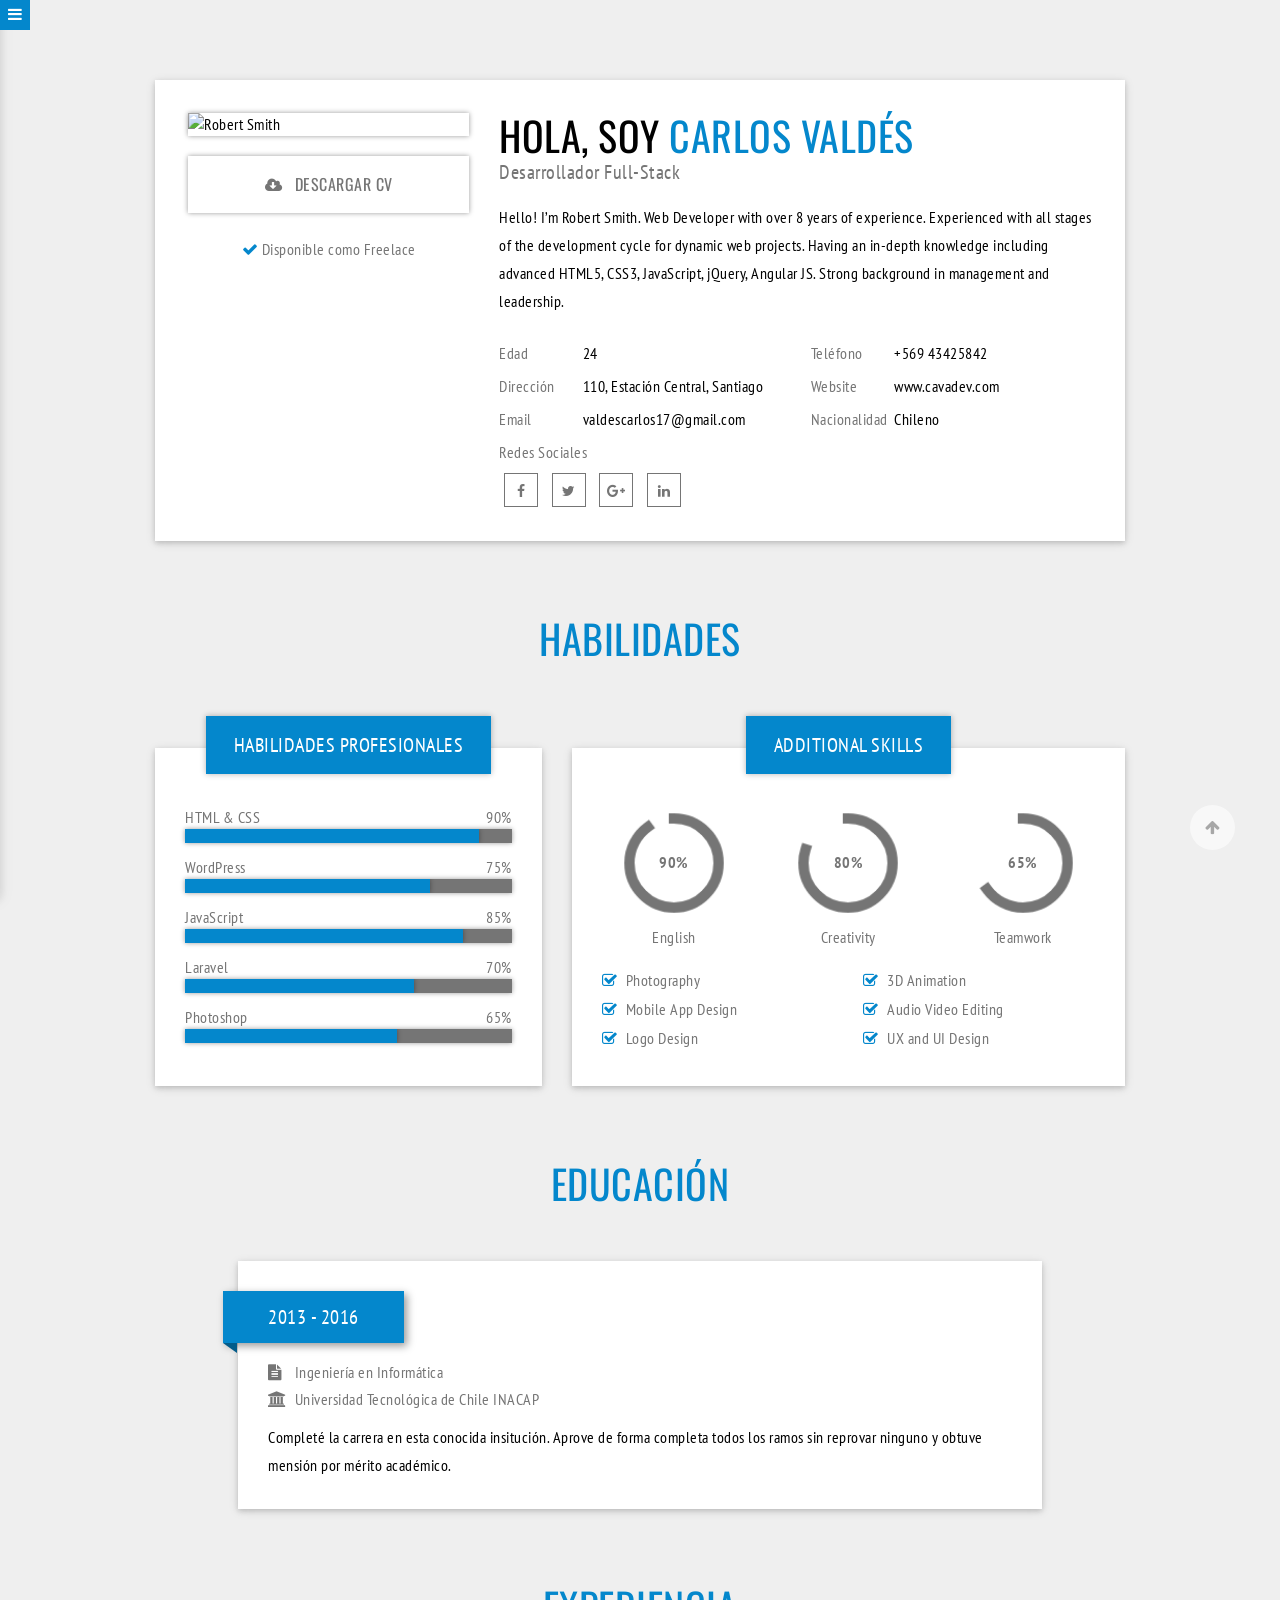
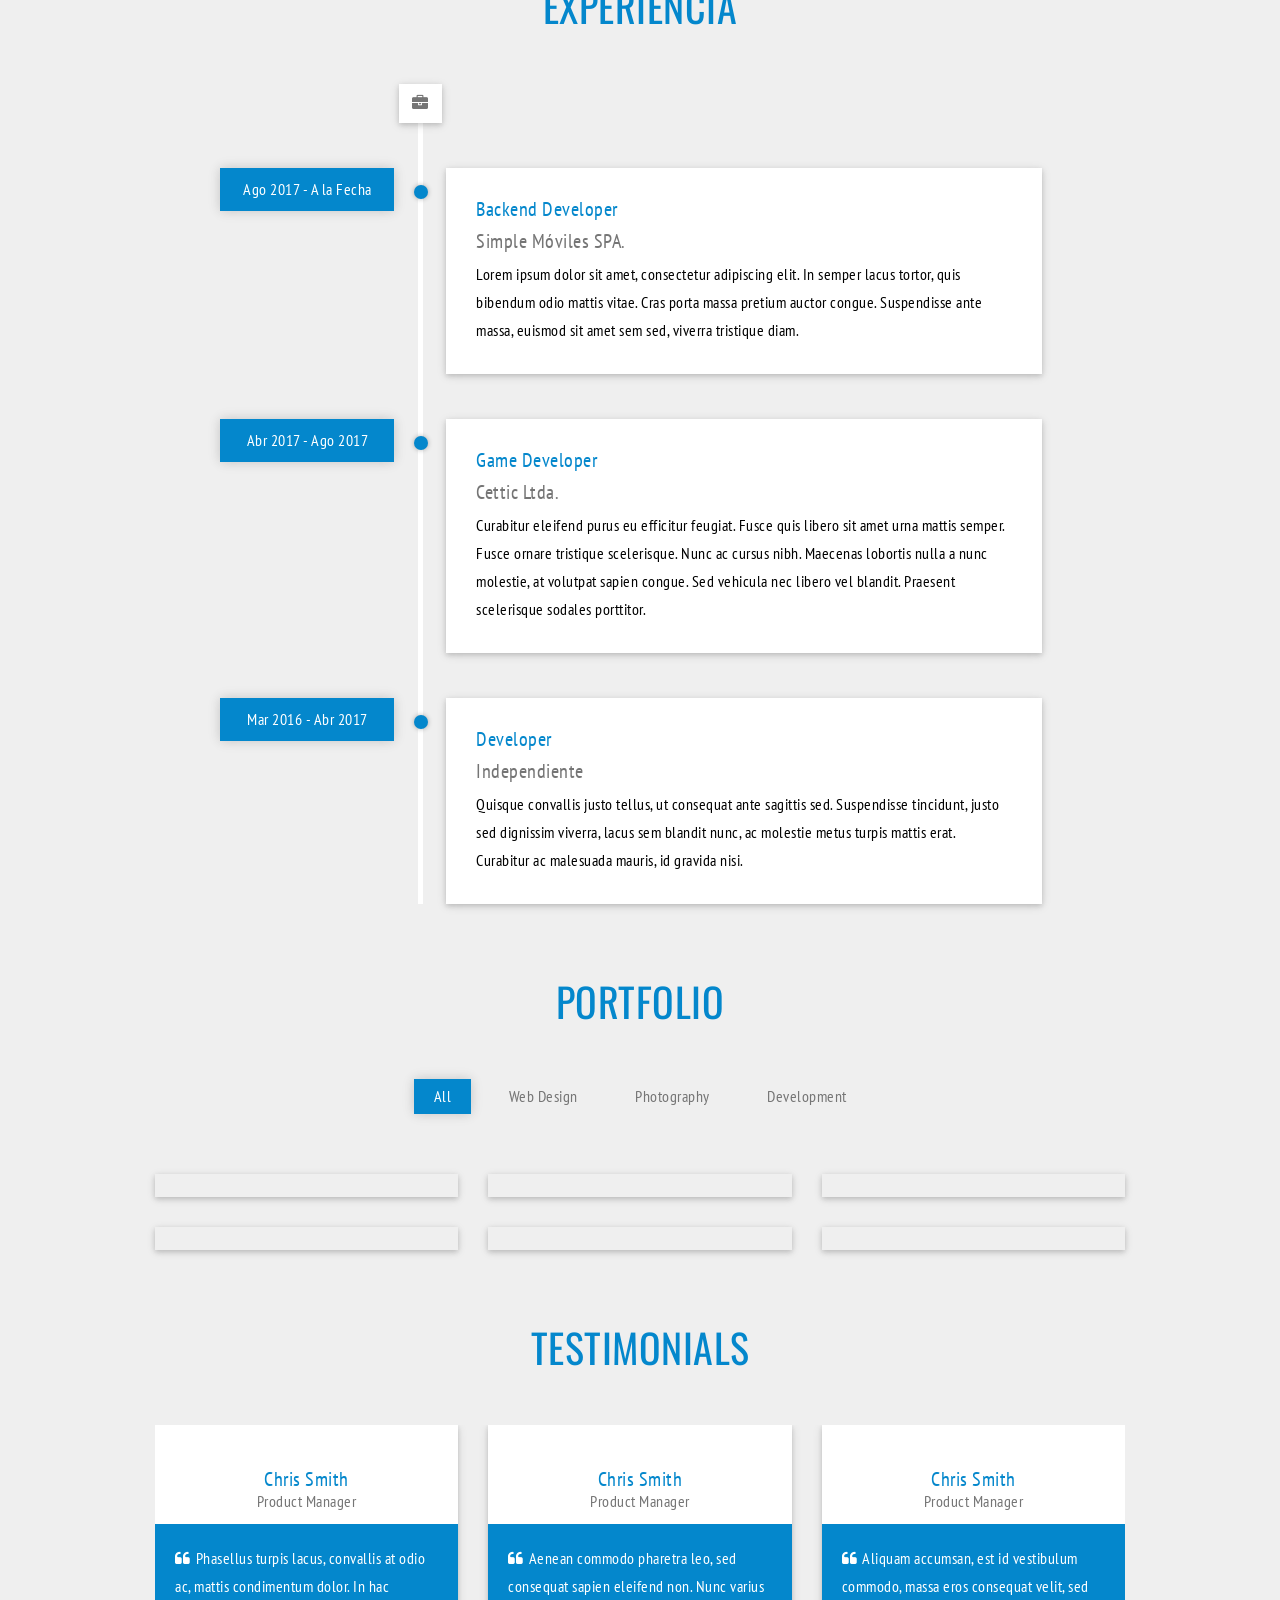
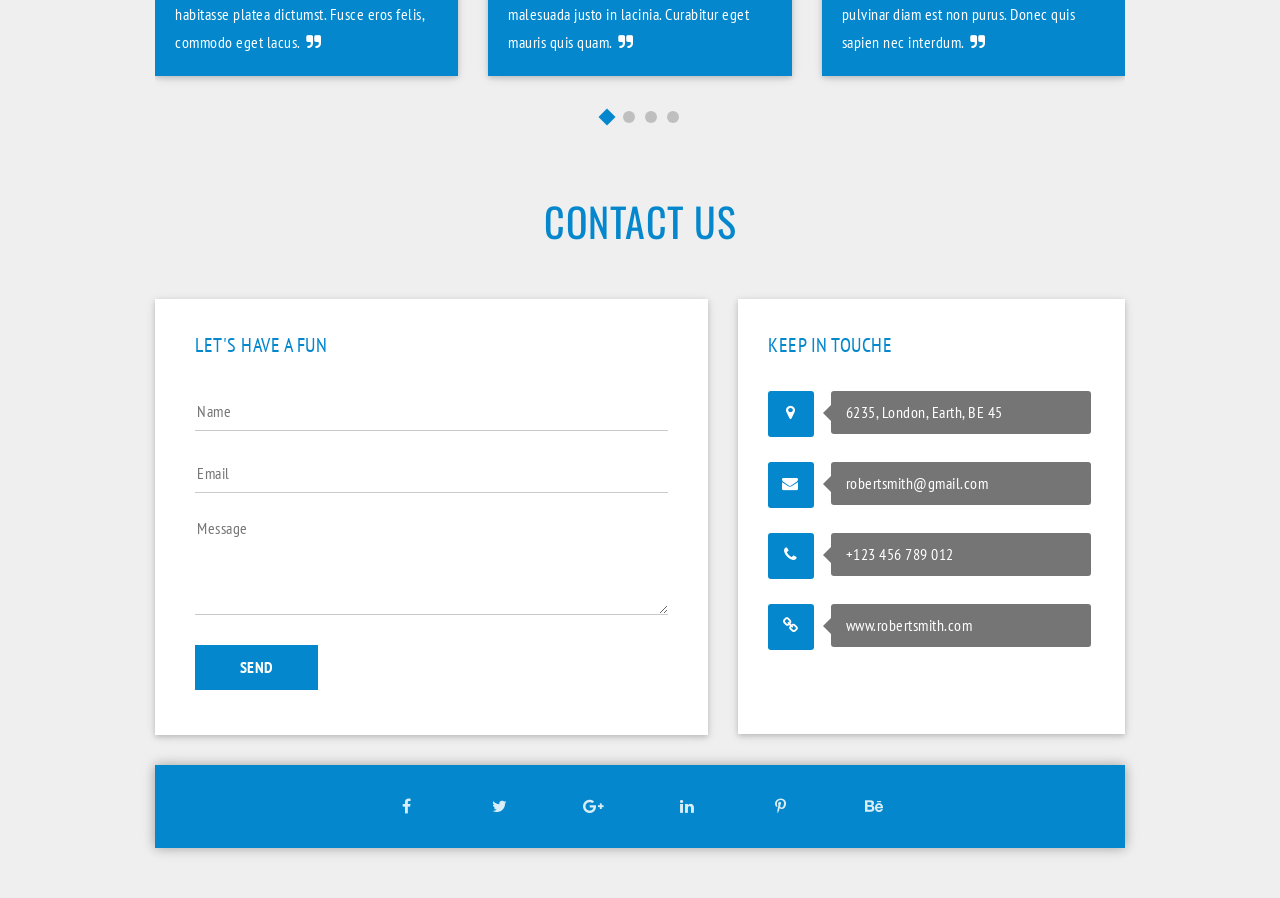
==== index.html @ 7a5a223d "Edicion de informacion personal, educacion y experiencia de la plantilla" ====
<!DOCTYPE html>
<html lang="en">
	<head>
		<!-- Meta -->
		<meta charset="UTF-8" />
        <meta http-equiv="X-UA-Compatible" content="IE=edge">
        <meta name="viewport" content="width=device-width, initial-scale=1">
        <meta name="description" content="RStill - CV/Resume">
        <meta name="keywords" content="cv, resume, portfolio, creative, modern">
        <meta name="author" content="Hamza Gourram">
		<!-- Page Title -->
		<title>Carlos Valdes - CV Digital</title>
		<!-- Styles -->
		<link rel="stylesheet" href="css/bootstrap.css">
		<link rel="stylesheet" href="css/font-awesome.min.css">
		<link rel="stylesheet" href="css/tootik.css">
		<link rel="stylesheet" href="css/magnific-popup.css">
		<link rel="stylesheet" href="css/swiper.css">
		<link rel="stylesheet" href="css/animate.css">
		<link rel="stylesheet" href="css/style.css">
		<!-- Light & Dark Color -->
		<link rel="stylesheet" id="light-dark" href="css/colors/light.css">
		<!-- Theme Color -->
		<link rel="stylesheet" id="colors" href="css/colors/color1-0487cc.css">
		<!-- Responsive style -->
		<link rel="stylesheet" href="css/responsive.css">
		<!-- Favicon -->
		<link rel="shortcut icon" type="image/ico" href="images/favicon.png">
		<!-- Google Fonts -->
		<link rel="stylesheet" href="https://fonts.googleapis.com/css?family=Oswald:300,400,700|PT+Sans+Narrow:400,700">
	</head>
	<body>

		<div class="content">
			<!-- #LOADER# --> <!-- other loader : http://tobiasahlin.com/spinkit/ -->
			<div class="loading-overlay">
				<div class="spinner">
				  <div class="rect1"></div>
				  <div class="rect2"></div>
				  <div class="rect3"></div>
				  <div class="rect4"></div>
				  <div class="rect5"></div>
				</div>
			</div>
			
			<!-- #MENU# -->
			<div class="menu">
				<h2 class="logo">CV</h2>
				<div class="menu-content">
					<ul>
						<li><a class="active" href="#" data-value="about">ACERCA DE</a></li>
						<li><a href="#" data-value="skills">HABILIDADES</a></li>
						<li><a href="#" data-value="education">EDUCACIÓN</a></li>
						<li><a href="#" data-value="experience">EXPERIENCIA</a></li>
						<li><a href="#" data-value="portfolio">PORTFOLIO</a></li>
						<li><a href="#" data-value="testimonials">TESTIMONIOS</a></li>
						<li><a href="#" data-value="contact-us">CONTACTO</a></li>
						<!-- <li><a href="#" data-value="interests">INTERESTS</a></li> -->
						<!-- <li><a href="#" data-value="pricing">PRICING</a></li> -->
						<!-- <li><a href="#" data-value="blog">BLOG</a></li> -->
					</ul>
				</div>
				<div class="open-menu">
					<i class="fa fa-bars"></i>
				</div>
			</div>
			<!-- #SCROLL-TOP# -->
			<div class="scroll-top" data-tootik="TOP" data-tootik-conf="invert no-arrow no-fading">
				<i class="fa fa-arrow-up"></i>
			</div>
			<!-- #CONTAINER# -->
			<div class="container">
				<!-- #ABOUT# -->
				<section id="about" class="section section-about wow fadeInUp">
					<div class="profile">
						<div class="row">
							<div class="col-sm-4">
								<div class="photo-profile">
									<img src="http://placehold.it/281x293" alt="Robert Smith">
								</div>
								<a href="cv/cv.pdf" target="cv">
									<div class="download-resume">
										<i class="fa fa-cloud-download" aria-hidden="true"></i>
										<span class="text-download">DESCARGAR CV</span>
									</div>
								</a>
								<div class="available">
									<i class="fa fa-check" aria-hidden="true"></i>
									<span class="text-available">Disponible como Freelace</span>
								</div>
							</div>
							<div class="col-sm-8">
								<div class="info-profile">
									<h2><span>HOLA, SOY</span> CARLOS VALDÉS</h2>
									<h3>Desarrollador Full-Stack</h3>
									<p>Hello! I’m Robert Smith. Web Developer with over 8 years of experience.
									Experienced with all stages of the development cycle for dynamic web projects.
									Having an in-depth knowledge including advanced HTML5, CSS3, JavaScript, jQuery, Angular JS. Strong background in management and leadership.</p>
									<div class="row">
										<div class="col-sm-6">
											<ul class="ul-info">
												<li class="li-info">
													<span class="title-info">Edad</span>
													<span class="info">24</span>
												</li>
												<li class="li-info">
													<span class="title-info">Dirección</span>
													<span class="info">110, Estación Central, Santiago</span>
												</li>
												<li class="li-info">
													<span class="title-info">Email</span>
													<span class="info">valdescarlos17@gmail.com</span>
												</li>
											</ul>
										</div>
										<div class="col-sm-6">
											<ul class="ul-info">
												<li class="li-info">
													<span class="title-info">Teléfono</span>
													<span class="info">+569 43425842</span>
												</li>
												<li class="li-info">
													<span class="title-info">Website</span>
													<span class="info">www.cavadev.com</span>
												</li>
												<li class="li-info">
													<span class="title-info">Nacionalidad</span>
													<span class="info">Chileno</span>
												</li>
											</ul>
										</div>
										<div class="col-sm-12">
											<span class="title-links">Redes Sociales</span>
											<ul class="ul-social-links">
												<li class="li-social-links">
													<a href="#" data-tootik="Facebook" data-tootik-conf="square"><i class="fa fa-facebook" aria-hidden="true"></i></a>
												</li>
												<li class="li-social-links">
													<a href="#" data-tootik="Twitter" data-tootik-conf="square"><i class="fa fa-twitter" aria-hidden="true"></i></a>
												</li>
												<li class="li-social-links">
													<a href="#" data-tootik="Google Plus" data-tootik-conf="square"><i class="fa fa-google-plus" aria-hidden="true"></i></a>
												</li>
												<li class="li-social-links">
													<a href="#" data-tootik="Linkedin" data-tootik-conf="square"><i class="fa fa-linkedin" aria-hidden="true"></i></a>
												</li>												
											</ul>
										</div>
									</div>
								</div>
							</div>
						</div>
					</div>
				</section>
				<!-- #SKILLS# -->
				<section id="skills" class="section section-skills wow fadeInUp" data-wow-offset="40">
					<div class="header-section">
						<h2 class="h2-section">HABILIDADES</h2>
					</div>
					<div class="row">
						<div class="col-md-5">
							<div class="professional-skills">
								<div class="title-skills">
									<h3>HABILIDADES PROFESIONALES</h3>
								</div>
								<!-- single skill -->
								<div class="skill">
									<div class="title-progress">
										<span class="skill-name">HTML & CSS</span>
										<span class="skill-value">90%</span>
									</div>
									<div class="progress">
									 	<div class="progress-bar progress1" role="progressbar" aria-valuenow="60" aria-valuemin="0" aria-valuemax="100" style="width: 90%;">
									    </div>
									</div>
								</div>
								<!-- / single skill -->
								<!-- single skill -->
								<div class="skill">
									<div class="title-progress">
										<span class="skill-name">WordPress</span>
										<span class="skill-value">75%</span>
									</div>
									<div class="progress">
									 	<div class="progress-bar progress2" role="progressbar" aria-valuenow="60" aria-valuemin="0" aria-valuemax="100" style="width: 75%;">
									    </div>
									</div>
								</div>
								<!-- / single skill -->
								<!-- single skill -->
								<div class="skill">
									<div class="title-progress">
										<span class="skill-name">JavaScript</span>
										<span class="skill-value">85%</span>
									</div>
									<div class="progress">
									 	<div class="progress-bar progress3" role="progressbar" aria-valuenow="60" aria-valuemin="0" aria-valuemax="100" style="width: 85%;">
									    </div>
									</div>
								</div>
								<!-- / single skill -->
								<!-- single skill -->
								<div class="skill">
									<div class="title-progress">
										<span class="skill-name">Laravel</span>
										<span class="skill-value">70%</span>
									</div>
									<div class="progress">
									 	<div class="progress-bar progress4" role="progressbar" aria-valuenow="60" aria-valuemin="0" aria-valuemax="100" style="width: 70%;">
									    </div>
									</div>
								</div>
								<!-- / single skill -->
								<!-- single skill -->
								<div class="skill">
									<div class="title-progress">
										<span class="skill-name">Photoshop</span>
										<span class="skill-value">65%</span>
									</div>
									<div class="progress">
									 	<div class="progress-bar progress5" role="progressbar" aria-valuenow="60" aria-valuemin="0" aria-valuemax="100" style="width: 65%;">
									    </div>
									</div>
								</div>
								<!-- / single skill -->
							</div>
						</div>
						<div class="col-md-7">
							<div class="additional-skills">
								<div class="title-skills">
									<h3>ADDITIONAL SKILLS</h3>
								</div>
								<div class="circle-progress">
									<div class="row">
										<!-- single circle skill -->
										<div class="col-sm-4">
											<div class="circle">
												<div class="chart-percentage">
													<span>90%</span>
												</div>
												<div class="chart" data-percent="90">
													<!-- canvas -->
												</div>
												<div class="name-circle">
													<span>English</span>
												</div>
											</div>
										</div>
										<!-- / single circle skill -->
										<!-- single circle skill -->
										<div class="col-sm-4">
											<div class="circle">
												<div class="chart-percentage">
													<span>80%</span>
												</div>
												<div class="chart" data-percent="80">
													<!-- canvas -->
												</div>
												<div class="name-circle">
													<span>Creativity</span>
												</div>
											</div>
										</div>
										<!-- / single circle skill -->
										<!-- single circle skill -->
										<div class="col-sm-4">
											<div class="circle">
												<div class="chart-percentage">
													<span>65%</span>
												</div>
												<div class="chart" data-percent="65">
													<!-- canvas -->
												</div>
												<div class="name-circle">
													<span>Teamwork</span>
												</div>
											</div>
										</div>
										<!-- / single circle skill -->
									</div>
								</div>
								<div class="other-skills">
									<div class="row">
										<div class="col-sm-6">
											<div class="other">
												<!-- single other skill -->
												<div class="skill">
													<i class="fa fa-check-square-o" aria-hidden="true"></i>
													<span>Photography</span>
												</div>
												<!-- / single other skill -->
												<!-- single other skill -->
												<div class="skill">
													<i class="fa fa-check-square-o" aria-hidden="true"></i>
													<span>Mobile App Design</span>
												</div>
												<!-- / single other skill -->
												<!-- single other skill -->
												<div class="skill">
													<i class="fa fa-check-square-o" aria-hidden="true"></i>
													<span>Logo Design</span>
												</div>
												<!-- / single other skill -->
											</div>
										</div>
										<div class="col-sm-6">
											<div class="other">
												<!-- single other skill -->
												<div class="skill">
													<i class="fa fa-check-square-o" aria-hidden="true"></i>
													<span>3D Animation</span>
												</div>
												<!-- / single other skill -->
												<!-- single other skill -->
												<div class="skill">
													<i class="fa fa-check-square-o" aria-hidden="true"></i>
													<span>Audio Video Editing</span>
												</div>
												<!-- / single other skill -->
												<!-- single other skill -->
												<div class="skill">
													<i class="fa fa-check-square-o" aria-hidden="true"></i>
													<span>UX and UI Design</span>
												</div>
												<!-- / single other skill -->
											</div>
										</div>
									</div>
								</div>
							</div>
						</div>
					</div>
				</section>
				<!-- #EDUCATION# -->
				<section id="education" class="section section-education wow fadeInUp" data-wow-offset="40">
					<div class="header-section">
						<h2 class="h2-section">EDUCACIÓN</h2>
					</div>
					<div class="row">
						<!-- single education -->
						<div class="col-sm-10 col-md-offset-1">
							<div class="education-content">
				            	<div class="period">
				            		<h3>2013 - 2016</h3>
				            	</div>
				            	<ul class="ul-education">
				            		<li class="li-specialty">
				            			<div class="specialty">
						            		<span class="education-icon"><i class="fa fa-file-text"></i></span>
						            		<span class="specialty-name">Ingeniería en Informática</span>
						            	</div>
				            		</li>
				            		<li class="li-university">
				            			<div class="university">
						            		<span class="education-icon"><i class="fa fa-university"></i></span>
						            		<span class="university-name">Universidad Tecnológica de Chile INACAP</span>
						            	</div>
				            		</li>
				            	</ul>
				            	<p class="prg-education">Completé la carrera en esta conocida insitución. Aprove de forma completa todos los ramos sin reprovar ninguno y obtuve mensión por mérito académico.</p>
				            </div>
						</div>
						<!-- / single education -->
						<!-- single education -->
						<!-- <div class="col-sm-6">
							<div class="education-content">
				            	<div class="period">
				            		<h3>2012 - 2014</h3>
				            	</div>
				            	<ul class="ul-education">
				            		<li class="li-specialty">
				            			<div class="specialty">
						            		<span class="education-icon"><i class="fa fa-file-text"></i></span>
						            		<span class="specialty-name">Software Engineering</span>
						            	</div>
				            		</li>
				            		<li class="li-university">
				            			<div class="university">
						            		<span class="education-icon"><i class="fa fa-university"></i></span>
						            		<span class="university-name">Oxford University</span>
						            	</div>
				            		</li>
				            	</ul>
				            	<p class="prg-education">I completed this degree from this prestigious insitution. I successful completed all the credits without any fallout and got A grade overall.</p>
				            </div>
						</div> -->
						<!-- / single education -->						
					</div>
				</section>
				<!-- #EXPERIENCE# -->
				<section id="experience" class="section section-experience wow fadeInUp" data-wow-offset="40">
					<div class="header-section">
						<h2 class="h2-section">EXPERIENCIA</h2>
					</div>
					<div class="row">
						<div class="col-md-10 col-md-offset-1">
							<span class="icon-experience">
								<i class="fa fa-briefcase"></i>
							</span>
							<div class="all-experience">
								<!-- single experience -->
								<div class="experience-content">
									<span class="period-experience">Ago 2017 - A la Fecha</span>
									<h3 class="specialty-name">Backend Developer</h3>
									<h3 class="company-name">Simple Móviles SPA.</h3>
									<p class="prg-experience">Lorem ipsum dolor sit amet, consectetur adipiscing elit. In semper lacus tortor, quis bibendum odio mattis vitae. Cras porta massa pretium auctor congue. Suspendisse ante massa, euismod sit amet sem sed, viverra tristique diam.</p>
								</div>
								<!-- / single experience -->
								<!-- single experience -->
								<div class="experience-content">
									<span class="period-experience">Abr 2017 - Ago 2017</span>
									<h3 class="specialty-name">Game Developer</h3>
									<h3 class="company-name">Cettic Ltda.</h3>
									<p class="prg-experience">Curabitur eleifend purus eu efficitur feugiat. Fusce quis libero sit amet urna mattis semper. Fusce ornare tristique scelerisque. Nunc ac cursus nibh. Maecenas lobortis nulla a nunc molestie, at volutpat sapien congue. Sed vehicula nec libero vel blandit. Praesent scelerisque sodales porttitor.</p>
								</div>
								<!-- / single experience -->
								<!-- single experience -->
								<div class="experience-content">
									<span class="period-experience">Mar 2016 - Abr 2017</span>
									<h3 class="specialty-name">Developer</h3>
									<h3 class="company-name">Independiente</h3>
									<p class="prg-experience">Quisque convallis justo tellus, ut consequat ante sagittis sed. Suspendisse tincidunt, justo sed dignissim viverra, lacus sem blandit nunc, ac molestie metus turpis mattis erat. Curabitur ac malesuada mauris, id gravida nisi.</p>
								</div>
								<!-- / single experience -->								
							</div>
						</div>
					</div>
				</section>
				<!-- #PORTFOLIO# -->
				<section id="portfolio" class="section section-portfolio wow fadeInUp" data-wow-offset="40">
					<div class="header-section">
						<h2 class="h2-section">PORTFOLIO</h2>
					</div>
					<div class="filter-portfolio">
						<ul>
							<li class="active filter" data-filter="all">All</li>
							<li class="filter" data-filter=".term1">Web Design</li>
							<li class="filter" data-filter=".term2">Photography</li>
							<li class="filter" data-filter=".term3">Development</li>
						</ul>
					</div>
					<div class="row">
						<!-- single work -->
						<div class="col-sm-4">
							<div class="item-portfolio term3">
								<div class="item-overlay">
									<div class="item-content">
										<span class="icon-search">
											<a class="work-popup" href="http://placehold.it/600x600" data-group="1"><i class="fa fa-search" aria-hidden="true"></i></a>
										</span>
										<span class="icon-plus">
											<a href="#"><i class="fa fa-plus" aria-hidden="true"></i></a>
										</span>
										<h3>AWESOME TITLE PORTFOLIO</h3>
									</div>
								</div>
								<img src="http://placehold.it/303x303" alt="">
							</div>
						</div>
						<!-- / single work -->
						<!-- single work -->
						<div class="col-sm-4">
							<div class="item-portfolio term1">
								<div class="item-overlay">
									<div class="item-content">
										<span class="icon-search">
											<a class="work-popup" href="http://placehold.it/600x600" data-group="1"><i class="fa fa-search" aria-hidden="true"></i></a>
										</span>
										<span class="icon-plus">
											<a href="#"><i class="fa fa-plus" aria-hidden="true"></i></a>
										</span>
										<h3>AWESOME TITLE PORTFOLIO</h3>
									</div>
								</div>
								<img src="http://placehold.it/303x303" alt="">
							</div>
						</div>
						<!-- / single work -->
						<!-- single work -->
						<div class="col-sm-4">
							<div class="item-portfolio term2">
								<div class="item-overlay">
									<div class="item-content">
										<span class="icon-search">
											<a class="work-popup" href="http://placehold.it/600x600" data-group="1"><i class="fa fa-search" aria-hidden="true"></i></a>
										</span>
										<span class="icon-plus">
											<a href="#"><i class="fa fa-plus" aria-hidden="true"></i></a>
										</span>
										<h3>AWESOME TITLE PORTFOLIO</h3>
									</div>
								</div>
								<img src="http://placehold.it/303x303" alt="">
							</div>
						</div>
						<!-- / single work -->
						<div class="clearfix"></div>
						<!-- single work -->
						<div class="col-sm-4">
							<div class="item-portfolio term2">
								<div class="item-overlay">
									<div class="item-content">
										<span class="icon-search">
											<a class="work-popup" href="http://placehold.it/600x600" data-group="1"><i class="fa fa-search" aria-hidden="true"></i></a>
										</span>
										<span class="icon-plus">
											<a href="#"><i class="fa fa-plus" aria-hidden="true"></i></a>
										</span>
										<h3>AWESOME TITLE PORTFOLIO</h3>
									</div>
								</div>
								<img src="http://placehold.it/303x303" alt="">
							</div>
						</div>
						<!-- / single work -->
						<!-- single work -->
						<div class="col-sm-4">
							<div class="item-portfolio term1">
								<div class="item-overlay">
									<div class="item-content">
										<span class="icon-search">
											<a class="work-popup" href="http://placehold.it/600x600" data-group="1"><i class="fa fa-search" aria-hidden="true"></i></a>
										</span>
										<span class="icon-plus">
											<a href="#"><i class="fa fa-plus" aria-hidden="true"></i></a>
										</span>
										<h3>AWESOME TITLE PORTFOLIO</h3>
									</div>
								</div>
								<img src="http://placehold.it/303x303" alt="">
							</div>
						</div>
						<!-- / single work -->
						<!-- single work -->
						<div class="col-sm-4">
							<div class="item-portfolio term3">
								<div class="item-overlay">
									<div class="item-content">
										<span class="icon-search">
											<a class="work-popup" href="http://placehold.it/600x600" data-group="1"><i class="fa fa-search" aria-hidden="true"></i></a>
										</span>
										<span class="icon-plus">
											<a href="#"><i class="fa fa-plus" aria-hidden="true"></i></a>
										</span>
										<h3>AWESOME TITLE PORTFOLIO</h3>
									</div>
								</div>
								<img src="http://placehold.it/303x303" alt="">
							</div>
						</div>
						<!-- / single work -->
						<div class="clearfix"></div>
					</div>
				</section>
				<!-- #PRICING# -->
				<!-- <section id="pricing" class="section section-pricing wow fadeInUp" data-wow-offset="40">
					<div class="header-section">
						<h2 class="h2-section">PRICING</h2>
					</div>
					<div class="row">
						<div class="col-sm-4">
							<div class="pricing-content">
								<div class="pricing-title">
									<h3>STARTER</h3>
								</div>
								<div class="pricing-price">
									<span class="dolar">$</span>
									<span class="number">49</span>
									<span class="mo">/mo</span>
								</div>
								<div class="pricing-detail">
									<div class="line-detail">
										<span>1TB Disk Space</span>
									</div>
									<div class="line-detail">
										<span>10 Limites Project</span>
									</div>
									<div class="line-detail">
										<span>Responsive Page</span>
									</div>
									<div class="line-detail">
										<span>Free Hosting</span>
									</div>
									<div class="line-detail">
										<span>24/7 Support</span>
										<span class="new">NEW</span>
									</div>
								</div>
								<div class="pricing-buy">
									<a href="#"><h3>BUY NOW</h3></a>
								</div>
							</div>
						</div>
						<div class="col-sm-4">
							<div class="pricing-content">
								<div class="most-populaire">
									<span>MOST POPULAIRE !</span>
								</div>
								<div class="pricing-title">
									<h3 class="h3-most-populaire">STANDARD</h3>
								</div>
								<div class="pricing-price">
									<span class="dolar">$</span>
									<span class="number">99</span>
									<span class="mo">/mo</span>
								</div>
								<div class="pricing-detail">
									<div class="line-detail">
										<span>Unlimited Disk Space</span>
									</div>
									<div class="line-detail">
										<span>30 Limites Project</span>
									</div>
									<div class="line-detail">
										<span>Responsive Page</span>
									</div>
									<div class="line-detail">
										<span>Free Hosting</span>
									</div>
									<div class="line-detail">
										<span>24/7 Support</span>
									</div>
								</div>
								<div class="pricing-buy">
									<a href="#"><h3>BUY NOW</h3></a>
								</div>
							</div>
						</div>
						<div class="col-sm-4">
							<div class="pricing-content">
								<div class="pricing-title">
									<h3>PREMIUM</h3>
								</div>
								<div class="pricing-price">
									<span class="dolar">$</span>
									<span class="number">399</span>
									<span class="mo">/mo</span>
								</div>
								<div class="pricing-detail">
									<div class="line-detail">
										<span>Unlimited Disk Space</span>
									</div>
									<div class="line-detail">
										<span>Unlimited Project</span>
									</div>
									<div class="line-detail">
										<span>Responsive Page</span>
									</div>
									<div class="line-detail">
										<span>Free Hosting</span>
									</div>
									<div class="line-detail">
										<span>24/7 Support</span>
									</div>
								</div>
								<div class="pricing-buy">
									<a href="#"><h3>BUY NOW</h3></a>
								</div>
							</div>
						</div>
					</div>
				</section> -->
				<!-- #TESTIMONIALS# -->
				<section id="testimonials" class="section section-testimonials wow fadeInUp" data-wow-offset="40">
					<div class="header-section">
						<h2 class="h2-section">TESTIMONIALS</h2>
					</div>
				    <div class="swiper-container">
				        <div class="swiper-wrapper">
				        	<!-- single testimonial -->
				            <div class="swiper-slide">
				            	<div class="personal-info">
				            		<img src="http://placehold.it/103x105" alt="">
				            		<h3>Chris Smith</h3>
				            		<span>Product Manager</span>
				            	</div>
				            	<div class="personal-text">
				            	<p><i class="fa fa-quote-left"></i>Phasellus turpis lacus, convallis at odio ac, mattis condimentum dolor. In hac habitasse platea dictumst. Fusce eros felis, commodo eget lacus.<i class="fa fa-quote-right"></i></p>
				            	</div>
				            </div>
				            <!-- / single testimonial -->
				            <!-- single testimonial -->
				            <div class="swiper-slide">
				            	<div class="personal-info">
				            		<img src="http://placehold.it/103x105" alt="">
				            		<h3>Chris Smith</h3>
				            		<span>Product Manager</span>
				            	</div>
				            	<div class="personal-text">
				            	<p><i class="fa fa-quote-left"></i>Aenean commodo pharetra leo, sed consequat sapien eleifend non. Nunc varius malesuada justo in lacinia. Curabitur eget mauris quis quam.<i class="fa fa-quote-right"></i></p>
				            	</div>
				            </div>
				            <!-- / single testimonial -->
				            <!-- single testimonial -->
				            <div class="swiper-slide">
				            	<div class="personal-info">
				            		<img src="http://placehold.it/103x105" alt="">
				            		<h3>Chris Smith</h3>
				            		<span>Product Manager</span>
				            	</div>
				            	<div class="personal-text">
				            		<p><i class="fa fa-quote-left"></i>Aliquam accumsan, est id vestibulum commodo, massa eros consequat velit, sed pulvinar diam est non purus. Donec quis sapien nec interdum.<i class="fa fa-quote-right"></i></p>
				            	</div>
				            </div>
				            <!-- / single testimonial -->
				            <!-- single testimonial -->
				            <div class="swiper-slide">
				            	<div class="personal-info">
				            		<img src="http://placehold.it/103x105" alt="">
				            		<h3>Chris Smith</h3>
				            		<span>Product Manager</span>
				            	</div>
				            	<div class="personal-text">
				            	<p><i class="fa fa-quote-left"></i>Morbi gravida lorem a odio tristique auctor. Praesent gravida ultricies nisi ut tempus. Quisque accumsan leo facilisis velit iaculis egestas.<i class="fa fa-quote-right"></i></p>
				            	</div>
				            </div>
				            <!-- / single testimonial -->
				            <!-- single testimonial -->
				            <div class="swiper-slide">
				            	<div class="personal-info">
				            		<img src="http://placehold.it/103x105" alt="">
				            		<h3>Chris Smith</h3>
				            		<span>Product Manager</span>
				            	</div>
				            	<div class="personal-text">
				            	<p><i class="fa fa-quote-left"></i>Sed et maximus magna, et finibus tellus. Pellentesque eleifend tempus sodales. Nunc risus nisi, hendrerit nec dictum et, accumsan eget libero.<i class="fa fa-quote-right"></i></p>
				            	</div>
				            </div>
				            <!-- / single testimonial -->
				            <!-- single testimonial -->
				            <div class="swiper-slide">
				            	<div class="personal-info">
				            		<img src="http://placehold.it/103x105" alt="">
				            		<h3>Chris Smith</h3>
				            		<span>Product Manager</span>
				            	</div>
				            	<div class="personal-text">
				            	<p><i class="fa fa-quote-left"></i>Pellentesque in elit sed magna imperdiet finibus sed sed erat. Curabitur laoreet feugiat ligula, quis feugiat nibh rhoncus et. Nam id leo.<i class="fa fa-quote-right"></i></p>
				            	</div>
				            </div>
				            <!-- / single testimonial -->
				        </div>
				        <!-- Add Pagination -->
				        <div class="swiper-pagination">
				        	<!-- span -->
				        </div>
				    </div>
				</section>
				<!-- #INTERESTS# -->
				<!-- <section id="interests" class="section section-interests wow fadeInUp" data-wow-offset="40">
					<div class="header-section">
						<h2 class="h2-section">INTERESTS</h2>
					</div>
					<div class="text-interests">
						<p>Lorem ipsum dolor sit amet, consectetur adipiscing elit, sed do eiusmod tempor incididunt ut labore et dolore magna aliqua. Ut enim ad minim veniam, quis nostrud exercitation ullamco laboris nisi ut aliquip ex ea commodo consequat. Duis aute irure dolor in reprehenderit in voluptate velit esse cillum dolore eu fugiat nulla pariatur.</p>
					</div>
					<div class="swiper-container">
				        <div class="swiper-wrapper">
				            <div class="swiper-slide">
				            	<div>
				            		<img src="images/interests/travel_icon.png" alt="Travel">
				            	</div>
				            	<h4>Travel</h4>
				            </div>
				            <div class="swiper-slide">
				            	<div>
				            		<img src="images/interests/music_icon.png" alt="Music">
				            	</div>
				            	<h4>Music</h4>
				            </div>
				            <div class="swiper-slide">
				            	<div>
				            		<img src="images/interests/gaming_icon.png" alt="Gaming">
				            	</div>
				            	<h4>Gaming</h4>
				            </div>
				            <div class="swiper-slide">
				            	<div>
				            		<img src="images/interests/swiming_icon.png" alt="Swiming">
				            	</div>
				            	<h4>Swiming</h4>
				            </div>
				            <div class="swiper-slide">
				            	<div>
				            		<img src="images/interests/movies_icon.png" alt="Movies">
				            	</div>
				            	<h4>Movies</h4>
				            </div>
				            <div class="swiper-slide">
				            	<div>
				            		<img src="images/interests/shopping_icon.png" alt="Shopping">
				            	</div>
				            	<h4>Shopping</h4>
				            </div>
				            <div class="swiper-slide">
				            	<div>
				            		<img src="images/interests/bicycling_icon.png" alt="Bicycling">
				            	</div>
				            	<h4>Bicycling</h4>
				            </div>
				            <div class="swiper-slide">
				            	<div>
				            		<img src="images/interests/cooking_icon.png" alt="Cooking">
				            	</div>
				            	<h4>Cooking</h4>
				            </div>
				        </div>
				    </div>
				</section> -->
				<!-- #BLOG# -->
				<!-- <section id="blog" class="section section-blog wow fadeInUp" data-wow-offset="40">
					<div class="header-section">
						<h2 class="h2-section">BLOG</h2>
					</div>
					<div class="row">
						<div class="col-sm-6">
							<div class="blog-content">
								<img src="http://placehold.it/470x300" alt="">
								<div class="blog-detail">
									<h4><a href="#">PHOTO</a> / <a href="#">DESIGN</a> / <a href="#">DEV</a></h4>
									<h3><a href="single-blog.html">HERE GOES AN AWESOME BLOG TITLE</a></h3>
									<ul class="ul-detail">
										<li><i class="fa fa-user-o"></i>Robert Smith</li>
										<li><i class="fa fa-calendar-check-o"></i>Nov 12</li>
										<li><i class="fa fa-comments-o"></i>46</li>
									</ul>
									<p>Lorem ipsum dolor sit amet, consectetur adipiscing elit, sed do eiusmod tempor incididunt ut labore et dolore magna aliqua. Ut enim ad minim veniam, quis nostrud...</p>
									<a href="single-blog.html"><span class="read-more">READ MORE</span></a>
								</div>
							</div>
						</div>
						<div class="col-sm-6">
							<div class="blog-content">
								<img src="http://placehold.it/470x300" alt="">
								<div class="blog-detail">
									<h4><a href="#">PHOTO</a> / <a href="#">DESIGN</a> / <a href="#">DEV</a></h4>
									<h3><a href="single-blog.html">HERE GOES AN AWESOME BLOG TITLE</a></h3>
									<ul class="ul-detail">
										<li><i class="fa fa-user-o"></i>Robert Smith</li>
										<li><i class="fa fa-calendar-check-o"></i>Nov 12</li>
										<li><i class="fa fa-comments-o"></i>46</li>
									</ul>
									<p>Lorem ipsum dolor sit amet, consectetur adipiscing elit, sed do eiusmod tempor incididunt ut labore et dolore magna aliqua. Ut enim ad minim veniam, quis nostrud...</p>
									<a href="single-blog.html"><span class="read-more">READ MORE</span></a>
								</div>
							</div>
						</div>
					</div>
					<div class="load-more">
						<a href="more-blog.html"><span>LOAD MORE</span></a>
					</div>
				</section> -->
				<!-- #CONTACT_US# -->
				<section id="contact-us" class="section section-contact-us wow fadeInUp" data-wow-offset="40">
					<div class="header-section">
						<h2 class="h2-section">CONTACT US</h2>
					</div>
					<div class="row">
						<div class="col-sm-7">
							<div class="form-content">
								<h3>LET'S HAVE A FUN</h3>
								<form id="contactForm" data-toggle="validator">
									<input type="text" id="name" placeholder="Name" required>
									<input type="email" id="email" placeholder="Email" required>
									<textarea id="message" placeholder="Message" required></textarea>
									<input type="submit" id="form-submit" value="SEND">
									<div id="msgSubmit" class="h3 text-center hidden"></div>
            						<div class="clearfix"></div>
								</form>
							</div>
						</div>
						<div class="col-sm-5">
							<div class="info-content">
								<h3>KEEP IN TOUCHE</h3>
								<div class="address">
									<span class="info-icon"><i class="fa fa-map-marker"></i></span>
									<span class="info-text">6235, London, Earth, BE 45</span>
								</div>
								<div class="email">
									<span class="info-icon"><i class="fa fa-envelope"></i></span>
									<span class="info-text">robertsmith@gmail.com</span>
								</div>
								<div class="telephone">
									<span class="info-icon"><i class="fa fa-phone"></i></span>
									<span class="info-text">+123 456 789 012</span>
								</div>
								<div class="website">
									<span class="info-icon"><i class="fa fa-link"></i></span>
									<span class="info-text">www.robertsmith.com</span>
								</div>
							</div>
						</div>
					</div>
					<div class="social-links">
						<ul>
							<li><a href="#"><i class="fa fa-facebook"></i></a></li>
							<li><a href="#"><i class="fa fa-twitter"></i></a></li>
							<li><a href="#"><i class="fa fa-google-plus"></i></a></li>
							<li><a href="#"><i class="fa fa-linkedin"></i></a></li>
							<li><a href="#"><i class="fa fa-pinterest-p"></i></a></li>
							<li><a href="#"><i class="fa fa-behance"></i></a></li>
						</ul>
					</div>
				</section>
			</div>
		</div>

		<!-- #JQUERY-PLUGINS# -->
		<script src="js/jquery.min.js"></script>
		<script src="js/bootstrap.min.js"></script>
		<script src="js/jquery.magnific-popup.min.js"></script>
		<script src="js/swiper.min.js"></script>
		<script src="js/jquery.easypiechart.min.js"></script>
		<script src="js/wow.min.js"></script>
		<script src="js/validator.min.js"></script>
    	<script src="js/form-scripts.js"></script>
		<script src="js/script.js"></script>
		<script>
		/**** EasyPieChart Circle Progress ****/
		$(function() {
			//circle progress additional skills
		    $('.chart').easyPieChart({
		        barColor: '#757575',
		        trackColor: 'rgba(255,255,255,0)',
		        scaleColor: 'rgba(255,255,255,0)',
		        lineWidth: '10',
		        lineCap: 'square'
		    });
		});
		</script>

	</body>
</html>
---- css/tootik.css ----
[data-tootik] {
  position: relative;
}

[data-tootik]:after {
  border-radius: 7px;
  bottom: 100%;
  box-sizing: border-box;
  color: #ffffff;
  content: attr(data-tootik);
  font-family: "Century Gothic", AppleGothic, "CenturyGothic", sans-serif;
  font-size: 13px;
  font-style: normal;
  left: 50%;
  line-height: 14px;
  max-width: 320px;
  opacity: 0;
  overflow: hidden;
  padding: 6px 6px 5px 6px;
  pointer-events: none;
  position: absolute;
  text-align: center;
  text-overflow: ellipsis;
  -webkit-transform: translate(-50%, 12px);
          transform: translate(-50%, 12px);
  -webkit-transition: opacity 0.3s cubic-bezier(0.73, 0.01, 0, 1), -webkit-transform 0.3s cubic-bezier(0.73, 0.01, 0, 1);
  transition: opacity 0.3s cubic-bezier(0.73, 0.01, 0, 1), -webkit-transform 0.3s cubic-bezier(0.73, 0.01, 0, 1);
  transition: opacity 0.3s cubic-bezier(0.73, 0.01, 0, 1), transform 0.3s cubic-bezier(0.73, 0.01, 0, 1);
  transition: opacity 0.3s cubic-bezier(0.73, 0.01, 0, 1), transform 0.3s cubic-bezier(0.73, 0.01, 0, 1), -webkit-transform 0.3s cubic-bezier(0.73, 0.01, 0, 1);
  white-space: nowrap;
  z-index: 100000;
  -webkit-backface-visibility: hidden;
  backface-visibility: hidden;
}

[data-tootik]:before {
  border-style: solid;
  border-top-width: 4px;
  border-right-width: 4px;
  border-bottom-width: 4px;
  border-left-width: 4px;
  border-bottom-width: 0;
  content: '';
  height: 0;
  left: 50%;
  opacity: 0;
  position: absolute;
  top: -2px;
  -webkit-transform: translate(-50%, calc(-50% - 6px));
          transform: translate(-50%, calc(-50% - 6px));
  -webkit-transition: opacity 0.1s cubic-bezier(0.73, 0.01, 0, 1) 0s, -webkit-transform 0.6s cubic-bezier(0.73, 0.01, 0, 1) 0s;
  transition: opacity 0.1s cubic-bezier(0.73, 0.01, 0, 1) 0s, -webkit-transform 0.6s cubic-bezier(0.73, 0.01, 0, 1) 0s;
  transition: opacity 0.1s cubic-bezier(0.73, 0.01, 0, 1) 0s, transform 0.6s cubic-bezier(0.73, 0.01, 0, 1) 0s;
  transition: opacity 0.1s cubic-bezier(0.73, 0.01, 0, 1) 0s, transform 0.6s cubic-bezier(0.73, 0.01, 0, 1) 0s, -webkit-transform 0.6s cubic-bezier(0.73, 0.01, 0, 1) 0s;
  width: 0;
  z-index: 110000;
  -webkit-backface-visibility: hidden;
  backface-visibility: hidden;
}

[data-tootik]:after {
  background: #000000;
}

[data-tootik]:before {
  border-top-color: #000000;
  border-right-color: transparent;
  border-bottom-color: transparent;
  border-left-color: transparent;
}

[data-tootik][data-tootik-conf*='right']:before {
  border-top-color: transparent;
  border-right-color: #000000;
  border-bottom-color: transparent;
  border-left-color: transparent;
}

[data-tootik][data-tootik-conf*='bottom']:before {
  border-top-color: transparent;
  border-right-color: transparent;
  border-bottom-color: #000000;
  border-left-color: transparent;
}

[data-tootik][data-tootik-conf*='left']:before {
  border-top-color: transparent;
  border-right-color: transparent;
  border-bottom-color: transparent;
  border-left-color: #000000;
}

[data-tootik]:hover:before, [data-tootik]:hover:after, [data-tootik]:focus:before, [data-tootik]:focus:after {
  opacity: 1;
}

[data-tootik]:hover:before, [data-tootik]:focus:before {
  -webkit-transform: translate(-50%, calc(-50% - 2px));
          transform: translate(-50%, calc(-50% - 2px));
  -webkit-transition: opacity 0.1s cubic-bezier(0.73, 0.01, 0, 1) 0.1s, -webkit-transform 0.6s cubic-bezier(0.73, 0.01, 0, 1) 0.1s;
  transition: opacity 0.1s cubic-bezier(0.73, 0.01, 0, 1) 0.1s, -webkit-transform 0.6s cubic-bezier(0.73, 0.01, 0, 1) 0.1s;
  transition: opacity 0.1s cubic-bezier(0.73, 0.01, 0, 1) 0.1s, transform 0.6s cubic-bezier(0.73, 0.01, 0, 1) 0.1s;
  transition: opacity 0.1s cubic-bezier(0.73, 0.01, 0, 1) 0.1s, transform 0.6s cubic-bezier(0.73, 0.01, 0, 1) 0.1s, -webkit-transform 0.6s cubic-bezier(0.73, 0.01, 0, 1) 0.1s;
}

[data-tootik]:hover:after, [data-tootik]:focus:after {
  -webkit-transform: translate(-50%, -6px);
          transform: translate(-50%, -6px);
}

[data-tootik][data-tootik-conf*='right']:before {
  border-style: solid;
  border-top-width: 4px;
  border-right-width: 4px;
  border-bottom-width: 4px;
  border-left-width: 4px;
  border-left-width: 0;
  left: auto;
  right: -6px;
  top: 50%;
  -webkit-transform: translate(calc(-50% + 7px), -50%);
          transform: translate(calc(-50% + 7px), -50%);
}

[data-tootik][data-tootik-conf*='right']:after {
  bottom: auto;
  left: 100%;
  top: 50%;
  -webkit-transform: translate(-12px, -50%);
          transform: translate(-12px, -50%);
}

[data-tootik][data-tootik-conf*='right']:hover:before, [data-tootik][data-tootik-conf*='right']:focus:before {
  -webkit-transform: translate(calc(-50% + 3px), -50%);
          transform: translate(calc(-50% + 3px), -50%);
}

[data-tootik][data-tootik-conf*='right']:hover:after, [data-tootik][data-tootik-conf*='right']:focus:after {
  -webkit-transform: translate(7px, -50%);
          transform: translate(7px, -50%);
}

[data-tootik][data-tootik-conf*='bottom']:before {
  border-style: solid;
  border-top-width: 4px;
  border-right-width: 4px;
  border-bottom-width: 4px;
  border-left-width: 4px;
  border-top-width: 0;
  bottom: -6px;
  left: 50%;
  top: auto;
  -webkit-transform: translate(-50%, calc(-50% + 6px));
          transform: translate(-50%, calc(-50% + 6px));
}

[data-tootik][data-tootik-conf*='bottom']:after {
  bottom: auto;
  left: 50%;
  top: 100%;
  -webkit-transform: translate(-50%, -12px);
          transform: translate(-50%, -12px);
}

[data-tootik][data-tootik-conf*='bottom']:hover:before, [data-tootik][data-tootik-conf*='bottom']:focus:before {
  -webkit-transform: translate(-50%, calc(-50% + 2px));
          transform: translate(-50%, calc(-50% + 2px));
}

[data-tootik][data-tootik-conf*='bottom']:hover:after, [data-tootik][data-tootik-conf*='bottom']:focus:after {
  -webkit-transform: translate(-50%, 6px);
          transform: translate(-50%, 6px);
}

[data-tootik][data-tootik-conf*='left']:before {
  border-style: solid;
  border-top-width: 4px;
  border-right-width: 4px;
  border-bottom-width: 4px;
  border-left-width: 4px;
  border-right-width: 0;
  height: 0;
  left: -2px;
  top: 50%;
  -webkit-transform: translate(calc(-50% - 8px), -50%);
          transform: translate(calc(-50% - 8px), -50%);
  width: 0;
}

[data-tootik][data-tootik-conf*='left']:after {
  bottom: auto;
  left: auto;
  right: 100%;
  top: 50%;
  -webkit-transform: translate(12px, -50%);
          transform: translate(12px, -50%);
}

[data-tootik][data-tootik-conf*='left']:hover:after, [data-tootik][data-tootik-conf*='left']:focus:after {
  -webkit-transform: translate(-7px, -50%);
          transform: translate(-7px, -50%);
}

[data-tootik][data-tootik-conf*='left']:hover:before, [data-tootik][data-tootik-conf*='left']:focus:before {
  -webkit-transform: translate(calc(-50% - 3px), -50%);
          transform: translate(calc(-50% - 3px), -50%);
}

[data-tootik][data-tootik-conf*='multiline']:after {
  min-width: 180px;
  text-overflow: clip;
  white-space: normal;
  word-break: break-word;
}

[data-tootik][data-tootik-conf*='delay']:before {
  -webkit-transition: opacity 0.2s cubic-bezier(0.73, 0.01, 0, 1) 0s, -webkit-transform 0.3s cubic-bezier(0.73, 0.01, 0, 1) 0s;
  transition: opacity 0.2s cubic-bezier(0.73, 0.01, 0, 1) 0s, -webkit-transform 0.3s cubic-bezier(0.73, 0.01, 0, 1) 0s;
  transition: opacity 0.2s cubic-bezier(0.73, 0.01, 0, 1) 0s, transform 0.3s cubic-bezier(0.73, 0.01, 0, 1) 0s;
  transition: opacity 0.2s cubic-bezier(0.73, 0.01, 0, 1) 0s, transform 0.3s cubic-bezier(0.73, 0.01, 0, 1) 0s, -webkit-transform 0.3s cubic-bezier(0.73, 0.01, 0, 1) 0s;
}

[data-tootik][data-tootik-conf*='delay']:after {
  -webkit-transition: opacity 0.3s cubic-bezier(0.73, 0.01, 0, 1) 0s, -webkit-transform 0.3s cubic-bezier(0.73, 0.01, 0, 1) 0s;
  transition: opacity 0.3s cubic-bezier(0.73, 0.01, 0, 1) 0s, -webkit-transform 0.3s cubic-bezier(0.73, 0.01, 0, 1) 0s;
  transition: opacity 0.3s cubic-bezier(0.73, 0.01, 0, 1) 0s, transform 0.3s cubic-bezier(0.73, 0.01, 0, 1) 0s;
  transition: opacity 0.3s cubic-bezier(0.73, 0.01, 0, 1) 0s, transform 0.3s cubic-bezier(0.73, 0.01, 0, 1) 0s, -webkit-transform 0.3s cubic-bezier(0.73, 0.01, 0, 1) 0s;
}

[data-tootik][data-tootik-conf*='delay']:hover:before, [data-tootik][data-tootik-conf*='delay']:focus:before {
  -webkit-transition: opacity 0.2s cubic-bezier(0.73, 0.01, 0, 1) 0.5s, -webkit-transform 0.6s cubic-bezier(0.73, 0.01, 0, 1) 0.5s;
  transition: opacity 0.2s cubic-bezier(0.73, 0.01, 0, 1) 0.5s, -webkit-transform 0.6s cubic-bezier(0.73, 0.01, 0, 1) 0.5s;
  transition: opacity 0.2s cubic-bezier(0.73, 0.01, 0, 1) 0.5s, transform 0.6s cubic-bezier(0.73, 0.01, 0, 1) 0.5s;
  transition: opacity 0.2s cubic-bezier(0.73, 0.01, 0, 1) 0.5s, transform 0.6s cubic-bezier(0.73, 0.01, 0, 1) 0.5s, -webkit-transform 0.6s cubic-bezier(0.73, 0.01, 0, 1) 0.5s;
}

[data-tootik][data-tootik-conf*='delay']:hover:after, [data-tootik][data-tootik-conf*='delay']:focus:after {
  -webkit-transition: opacity 0.3s cubic-bezier(0.73, 0.01, 0, 1) 0.4s, -webkit-transform 0.3s cubic-bezier(0.73, 0.01, 0, 1) 0.4s;
  transition: opacity 0.3s cubic-bezier(0.73, 0.01, 0, 1) 0.4s, -webkit-transform 0.3s cubic-bezier(0.73, 0.01, 0, 1) 0.4s;
  transition: opacity 0.3s cubic-bezier(0.73, 0.01, 0, 1) 0.4s, transform 0.3s cubic-bezier(0.73, 0.01, 0, 1) 0.4s;
  transition: opacity 0.3s cubic-bezier(0.73, 0.01, 0, 1) 0.4s, transform 0.3s cubic-bezier(0.73, 0.01, 0, 1) 0.4s, -webkit-transform 0.3s cubic-bezier(0.73, 0.01, 0, 1) 0.4s;
}

[data-tootik][data-tootik-conf*='shadow']:after {
  box-shadow: 0 2px 10px 2px rgba(0, 0, 0, 0.1);
}

[data-tootik][data-tootik-conf*='no-fading']:before, [data-tootik][data-tootik-conf*='no-fading']:after {
  -webkit-transition: none;
  transition: none;
}

[data-tootik][data-tootik-conf*='no-arrow']:before {
  display: none;
}

[data-tootik][data-tootik-conf*='square']:after {
  border-radius: 0;
}

[data-tootik][data-tootik-conf*='invert']:after {
  color: #000000;
  background: #ffffff;
}

[data-tootik][data-tootik-conf*='invert']:before {
  border-top-color: #ffffff;
  border-right-color: transparent;
  border-bottom-color: transparent;
  border-left-color: transparent;
}

[data-tootik][data-tootik-conf*='invert'][data-tootik-conf*='right']:before {
  border-top-color: transparent;
  border-right-color: #ffffff;
  border-bottom-color: transparent;
  border-left-color: transparent;
}

[data-tootik][data-tootik-conf*='invert'][data-tootik-conf*='bottom']:before {
  border-top-color: transparent;
  border-right-color: transparent;
  border-bottom-color: #ffffff;
  border-left-color: transparent;
}

[data-tootik][data-tootik-conf*='invert'][data-tootik-conf*='left']:before {
  border-top-color: transparent;
  border-right-color: transparent;
  border-bottom-color: transparent;
  border-left-color: #ffffff;
}

[data-tootik][data-tootik-conf*='success']:after {
  background: #8bc34a;
}

[data-tootik][data-tootik-conf*='success']:before {
  border-top-color: #8bc34a;
  border-right-color: transparent;
  border-bottom-color: transparent;
  border-left-color: transparent;
}

[data-tootik][data-tootik-conf*='success'][data-tootik-conf*='right']:before {
  border-top-color: transparent;
  border-right-color: #8bc34a;
  border-bottom-color: transparent;
  border-left-color: transparent;
}

[data-tootik][data-tootik-conf*='success'][data-tootik-conf*='bottom']:before {
  border-top-color: transparent;
  border-right-color: transparent;
  border-bottom-color: #8bc34a;
  border-left-color: transparent;
}

[data-tootik][data-tootik-conf*='success'][data-tootik-conf*='left']:before {
  border-top-color: transparent;
  border-right-color: transparent;
  border-bottom-color: transparent;
  border-left-color: #8bc34a;
}

[data-tootik][data-tootik-conf*='info']:after {
  background: #29D2E4;
}

[data-tootik][data-tootik-conf*='info']:before {
  border-top-color: #29D2E4;
  border-right-color: transparent;
  border-bottom-color: transparent;
  border-left-color: transparent;
}

[data-tootik][data-tootik-conf*='info'][data-tootik-conf*='right']:before {
  border-top-color: transparent;
  border-right-color: #29D2E4;
  border-bottom-color: transparent;
  border-left-color: transparent;
}

[data-tootik][data-tootik-conf*='info'][data-tootik-conf*='bottom']:before {
  border-top-color: transparent;
  border-right-color: transparent;
  border-bottom-color: #29D2E4;
  border-left-color: transparent;
}

[data-tootik][data-tootik-conf*='info'][data-tootik-conf*='left']:before {
  border-top-color: transparent;
  border-right-color: transparent;
  border-bottom-color: transparent;
  border-left-color: #29D2E4;
}

[data-tootik][data-tootik-conf*='warning']:after {
  background: #F87D09;
}

[data-tootik][data-tootik-conf*='warning']:before {
  border-top-color: #F87D09;
  border-right-color: transparent;
  border-bottom-color: transparent;
  border-left-color: transparent;
}

[data-tootik][data-tootik-conf*='warning'][data-tootik-conf*='right']:before {
  border-top-color: transparent;
  border-right-color: #F87D09;
  border-bottom-color: transparent;
  border-left-color: transparent;
}

[data-tootik][data-tootik-conf*='warning'][data-tootik-conf*='bottom']:before {
  border-top-color: transparent;
  border-right-color: transparent;
  border-bottom-color: #F87D09;
  border-left-color: transparent;
}

[data-tootik][data-tootik-conf*='warning'][data-tootik-conf*='left']:before {
  border-top-color: transparent;
  border-right-color: transparent;
  border-bottom-color: transparent;
  border-left-color: #F87D09;
}

[data-tootik][data-tootik-conf*='danger']:after {
  background: #e91e63;
}

[data-tootik][data-tootik-conf*='danger']:before {
  border-top-color: #e91e63;
  border-right-color: transparent;
  border-bottom-color: transparent;
  border-left-color: transparent;
}

[data-tootik][data-tootik-conf*='danger'][data-tootik-conf*='right']:before {
  border-top-color: transparent;
  border-right-color: #e91e63;
  border-bottom-color: transparent;
  border-left-color: transparent;
}

[data-tootik][data-tootik-conf*='danger'][data-tootik-conf*='bottom']:before {
  border-top-color: transparent;
  border-right-color: transparent;
  border-bottom-color: #e91e63;
  border-left-color: transparent;
}

[data-tootik][data-tootik-conf*='danger'][data-tootik-conf*='left']:before {
  border-top-color: transparent;
  border-right-color: transparent;
  border-bottom-color: transparent;
  border-left-color: #e91e63;
}

[data-tootik][data-tootik='']:before, [data-tootik][data-tootik='']:after {
  display: none;
}

/*# sourceMappingURL=[data-uri] */
---- css/style.css ----
/*************************
 * 
 *
 * 1 - LOADER
 * 2 - MENU
 * 3 - SCROLL-TOP
 * 4 - CONTAINER
 *     4-1 - ABOUT
 *     4-2 - SKILLS
 *     4-3 - EDUCATION
 *     4-4 - EXPERIENCE
 *     4-5 - PORTFOLIO
 *     4-6 - PRICING
 *     4-7 - TESTIMONIALS
 *     4-8 - INTERESTS
 *     4-9 - BLOG
 *     4-10 - CONTACT-US
 *
 *
 *************************/


/****  COMMON SECTIONS STYLE ****/

* {
	letter-spacing: .5px;
}

html, body, div, span, applet, object, iframe, h1, h2, h3, h4, h5, h6, p, blockquote, pre, a, abbr, acronym, address, big, cite, code, del, dfn, em, font, ins, kbd, q, s, samp, small, strike, strong, sub, sup, tt, var, dl, dt, dd, ol, ul, li, fieldset, form, label, legend, table, caption, tbody, tfoot, thead, tr, th, td{
	padding: 0;
	margin: 0;
}

a, a:hover, a:focus {
	text-decoration: none;
	color: inherit;
}

ul {
	list-style: none;
}

.section {
	margin-bottom: 75px;
}

.section-about,
.section-skills .professional-skills,
.section-skills .additional-skills,
.section-education .education-content,
.section-experience .icon-experience,
.section-experience .experience-content,
.section-portfolio .item-portfolio,
.section-pricing .pricing-content,
.section-testimonials .swiper-slide,
.section-blog .blog-content,
.section-contact-us .form-content,
.section-contact-us .info-content {
	box-shadow: 0 2px 5px 0 rgba(0,0,0,0.15),0 2px 10px 0 rgba(0,0,0,0.11);
}

.section .header-section {
	text-align: center;
}

.section h2 {
	display: inline-block;
	font-weight: normal;
	text-transform: uppercase;
}

.section .h2-section {
	margin-bottom: 56px;
}

.section h2,
.section-pricing .pricing-price .number {
	font-size: 40px;
}

.menu .logo {
	font-size: 38px;
}

.section h3 {
	font-size: 20px;
}

.section p,
.section h4,
.section-about .available i,
.section-about .available span,
.theme-option h4,
.section-contact-us input[type="submit"] {
	font-size: 16px;
}

.section-about .li-social-links a,
.section-pricing .most-populaire span,
.section-blog .read-more,
.section-blog .load-more span,
.section-blog h4,
.section-blog .blog-detail .ul-detail,
.single-blog .populaire-posts ul {
	font-size: 14px;
}

.section h2,
.section-about .download-resume {
	font-family: 'Oswald', sans-serif;
}

.section p {
	line-height: 28px;
}

/**** CONTENT ****/

.content {
	font-family: 'PT Sans Narrow', sans-serif;
	font-size: 16px;
}

.container {
	width: 100%;
	max-width: 1000px;
	padding-right: 15px;
	padding-left: 15px;
	margin: 0 auto;
}

/**** 1 - LOADER ****/

.loading-overlay {
	padding-top: 13%;
	position: fixed;
	left: 0;
	top: 0;
	width: 100%;
	height: 100%;
	z-index: 99999;
}

	.spinner {
	  margin: 100px auto;
	  width: 50px;
	  height: 50px;
	  text-align: center;
	  font-size: 10px;
	}

		.spinner > div {
		  height: 100%;
		  width: 6px;
		  display: inline-block;
		  
		  -webkit-animation: sk-stretchdelay 1.2s infinite ease-in-out;
		  animation: sk-stretchdelay 1.2s infinite ease-in-out;
		}

		.spinner .rect2 {
		  -webkit-animation-delay: -1.1s;
		  animation-delay: -1.1s;
		}

		.spinner .rect3 {
		  -webkit-animation-delay: -1.0s;
		  animation-delay: -1.0s;
		}

		.spinner .rect4 {
		  -webkit-animation-delay: -0.9s;
		  animation-delay: -0.9s;
		}

		.spinner .rect5 {
		  -webkit-animation-delay: -0.8s;
		  animation-delay: -0.8s;
		}

		@-webkit-keyframes sk-stretchdelay {
		  0%, 40%, 100% { -webkit-transform: scaleY(0.4) }  
		  20% { -webkit-transform: scaleY(1.0) }
		}

		@keyframes sk-stretchdelay {
		  0%, 40%, 100% { 
		    transform: scaleY(0.4);
		    -webkit-transform: scaleY(0.4);
		  }  20% { 
		    transform: scaleY(1.0);
		    -webkit-transform: scaleY(1.0);
		  }
		}

/****  2 - MENU ****/

.menu {
	position: fixed;
	left: -160px;
	padding-top: 30px;
	width: 160px;
	height: 100%;
	text-align: center;
	box-shadow: 0 0 10px rgba(0,0,0,.1), 0 0 15px rgba(0,0,0,.08);
	transition: left .6s;
	z-index: 20;
}

	.menu .logo {
		display: inline-block;
		padding: 9px 15px;
		margin-bottom: 30px;
		font-weight: bold;
		text-transform: uppercase;
	}

	.menu .menu-content {
		position: relative;
		height: calc(100% - 127px);
		overflow: auto;
	}

		.menu a {
			display: block;
			height: 50px;
			line-height: 50px;
			font-weight: bold;
			transition: all .2s;
			cursor: pointer;
		}

	.menu .open-menu {
		position: absolute;
		top: 0;
		left: 160px;
		width: 30px;
		height: 30px;
		padding-top: 3px;
		cursor: pointer;
	}

/****  3 - SCROLL-TOP ****/

.scroll-top {
	display: none;
	position: fixed;
	width: 45px;
	height: 45px;
	right: 45px;
	bottom: 50px;
	border-radius: 50%;
	text-align: center;
	line-height: 45px;
	opacity: .7;
	cursor: pointer;
	z-index: 10;
	transition: all .3s;
}

	.scroll-top:hover {
		opacity: 1;
		box-shadow: 0 0 10px rgba(0,0,0,.1), 0 0 15px rgba(0,0,0,.08);
	}

/****  4 - CONTAINER ****/

/****  4-1 - ABOUT ****/

.section-about {
	margin-top: 80px;
	margin-bottom: 75px;
}

	.section-about .profile {
		padding: 33px 33px 22px;
	}

		.section-about .photo-profile {
			margin-bottom: 20px;
		}

			.section-about .photo-profile img {
				display: block;
				width: 100%;
				box-shadow: 0 0 5px rgba(0,0,0,.4);
			}

	.section-about .download-resume {
		margin-bottom: 25px;
		padding: 17px 5px;
		text-align: center;
		box-shadow: 0 0 5px rgba(0,0,0,.4);
		transition: all .3s;
	}

		.section-about .download-resume:hover {
			box-shadow: 0 0 8px rgba(0,0,0,.30),0 0 12px rgba(0,0,0,.20);
		}

		.section-about .text-download {
			padding-left: 8px;
		}

	.section-about .available {
		text-align: center;
	}

	.section-about h2 {
		padding-bottom: 4px;
	}

	.section-about h3 {
		padding-bottom: 20px;
	}

	.section-about p {
		padding-bottom: 27px;
	}

	.section-about .li-info {
		padding-bottom: 10px;
	}

		.section-about .title-info {
			display: inline-block;
			width: 80px;
		}

	.section-about .title-links {
		display: inline-block;
	}

	.section-about .ul-social-links {
		margin-top: 10px;
	}

		.section-about .li-social-links {
			display: inline-block;
			margin: 0 5px 12px;
		}

			.section-about .li-social-links a {
				display: inline-block;
				width: 34px;
				height: 34px;
				line-height: 34px;
				text-align: center;
				transition: all .2s;
			}

/****  4-2 - SKILLS ****/

.section-skills .h2-section {
	margin-bottom: 88px;
}

.section-skills .professional-skills,
.section-skills .additional-skills {
	padding: 0 30px 30px;
}

	.section-skills .title-skills {
		text-align: center;
	}

		.section-skills h3 {
			display: inline-block;
			position: relative;
			top: -32px;
			padding: 18px 28px;
			box-shadow: 0 0 6px rgba(0,0,0,.3);
		}

	.section-skills .skill-value {
		position: absolute;
		right: 45px;
	}

	.section-skills .progress {
		height: 14px;
		margin-bottom: 13px;
		border-radius: 0px;
		box-shadow: 0 0 5px rgba(0,0,0,.4);
	}

		.section-skills .progress-bar {
			height: 14px;
			box-shadow: 0 0 5px rgba(0,0,0,.4);
		}

	.section-skills .circle {
		padding-bottom: 20px;
		text-align: center;
	}

		.section-skills .chart-percentage {
			position: absolute;
			width: 100%;
			top: 45px;
			left: 0;
			font-weight: bold;
		}

		.section-skills .chart canvas {
			width: 114px;
			height: 114px;
		}

	.section-skills .other .skill {
		padding-bottom: 6px;
	}

	.section-skills .other-skills i {
		margin-right: 5px;
	}

/****  4-3 - EDUCATION ****/

.section-education {
	margin-bottom: 45px;
}

.section-education .education-content {
	margin-bottom: 30px;
	padding: 30px;
}

	.section-education h3 {
		margin-bottom: 18px;
		display: inline-block;
		padding: 15px 45px;
		min-height: 50px;
		position: relative;
		left: -45px;
		box-shadow: 3px 3px 8px rgba(0,0,0,.4);
	}

		.section-education h3::before {
			content: '';
			position: absolute;
			top: 52px;
			left: 0px;
			border-width: 5px 7px;
			border-style: solid;
			border-color: transparent;
			transition: all .6s;
		}

	.section-education .ul-education {
		margin-bottom: 12px;
	}

		.section-education .li-specialty {
			margin-bottom: 5px;
		}

		.section-education .education-icon {
			display: inline-block;
			width: 23px;
		}

/****  4-4 - EXPERIENCE ****/

.section-experience {
	margin-bottom: 30px;
}

.section-experience .icon-experience {
	display: inline-block;
	margin-left: 161px;
	padding: 8px 13px;
}

.section-experience .all-experience {
	margin-left: 180px;
	padding-top: 45px;
	padding-left: 23px;
}

	.section-experience .experience-content {
		padding: 30px;
		margin-bottom: 45px;
	}

		.section-experience .experience-content::before {
			content: '';
			position: absolute;
			left: 191px;
			margin-top: -13px;
			width: 14px;
			height: 14px;
			border-radius: 50%;
			box-shadow: 0 0 5px rgba(0,0,0,.3);
		}

		.section-experience .period-experience {
			display: inline-block;
			position: absolute;
			left: -3px;
			margin-top: -30px;
			width: 174px;
			padding-top: 10px;
			padding-bottom: 10px;
			text-align: center;
			box-shadow: 0 0 10px rgba(0,0,0,.1), 0 0 15px rgba(0,0,0,.08);
		}

		.section-experience .specialty-name {
			margin-bottom: 10px;
		}

		.section-experience .company-name {
			margin-bottom: 8px;
		}

/****  4-5 - PORTFOLIO ****/

.section-portfolio {
	margin-bottom: 45px;
}

	.section-portfolio .filter-portfolio {
		margin-bottom: 46px;
		text-align: center;
	}

		.section-portfolio .filter-portfolio li {
			display: inline-block;
			padding: 6px 20px;
			margin: 0px 7px 14px;
			cursor: pointer;
			transition: all .8s;
		}

			.section-portfolio .filter-portfolio li:hover {
				box-shadow: 0 0 10px rgba(0,0,0,.1), 0 0 15px rgba(0,0,0,.08);
			}

			.section-portfolio .filter-portfolio li.active {
				box-shadow: 0 0 10px rgba(0,0,0,.1), 0 0 15px rgba(0,0,0,.08);
			}

	.section-portfolio .item-portfolio {
		margin-bottom: 30px;
		position: relative;
		overflow: hidden;
		transition: all .8s;
	}

		.section-portfolio .item-overlay {
			position: absolute;
			padding: 30px;
			left: 0;
			top: 0;
			bottom: 0;
			right: 0;
			background-color: rgba(0,0,0,.4);
			z-index: 1;
			opacity: 0;
			transition: all .4s;
		}

			.section-portfolio .item-portfolio:hover .item-overlay {
				opacity: 1;
			}

			.section-portfolio h3 {
				position: relative;
				bottom: 40px;
				margin-top: 15px;
				opacity: 0;
				transition: all .5s;
			}

				.section-portfolio .item-portfolio:hover h3 {
					bottom: 0;
					opacity: 1;
				}

			.section-portfolio .item-overlay .icon-search,
			.section-portfolio .item-overlay .icon-plus {
				position: relative;
				display: inline-block;
				top: 40px;
				margin-right: 26px;
				cursor: pointer;
				transition: all .5s;
			}

			.section-portfolio .item-portfolio:hover .icon-search,
			.section-portfolio .item-portfolio:hover .icon-plus {
				opacity: 1;
				top: 0;
			}

		.section-portfolio .item-portfolio img {
			width: 100%;
			transition: all 2s;
		}

			.section-portfolio .item-portfolio:hover img {
				transform: scale(1.3,1.3) rotate(5deg);
			}

/****  4-6 - PRICING ****/

.section-pricing {
	margin-bottom: 45px;
}

.section-pricing .row {
	margin-right: 0;
	margin-left: 0;
	text-align: center;
}

	.section-pricing .row div[class^="col-"] {
		padding-right: 0;
		padding-left: 0;

	}

		.section-pricing div[class^="col-"]:nth-child(2) .pricing-content {
			position: relative;
			z-index: 1;
		}

		.section-pricing .pricing-content {
			margin-bottom: 30px;
		}

			.section-pricing .most-populaire span {
				display: inline-block;
				margin-bottom: -4px;
				position: relative;
				top: -10px;
				padding: 3px 16px;
				background-color: #60c250;
				font-weight: bold;
			}

				.section-pricing .most-populaire span::before {
					content: '';
					position: absolute;
					top: 0;
					left: -12px;
					width: 12px;
					height: 10px;
					border-width: 5px 6px;
					border-style: solid;
					border-color: transparent;
					border-right-color: #2c6f21;
					border-bottom-color: #2c6f21;
				}

			.section-pricing .pricing-title h3 {
				padding: 37px 0;
				font-weight: bold;
			}

			.section-pricing .pricing-title h3.h3-most-populaire {
				padding-top: 14px;
			}

			.section-pricing .pricing-price {
				padding: 12px 0;
				transition: all .3s;
			}

				.section-pricing .pricing-price .number {
					vertical-align: middle;
				}

				.section-pricing .pricing-price .dolar,
				.section-pricing .pricing-price .mo {
					font-weight: bold;
				}

			.section-pricing .pricing-detail {
				padding: 23px;
			}

				.section-pricing .pricing-detail .line-detail {
					padding-bottom: 22px;
				}

					.section-pricing .pricing-detail .line-detail:last-child {
						padding-bottom: 0;
					}

					.section-pricing .line-detail .new {
						display: inline-block;
						margin-left: 5px;
						padding: 2px 6px;
						font-size: 11px;
						background-color: #60c250;
					}

			.section-pricing .pricing-buy h3 {
				padding: 30px 0;
				font-weight: bold;
				transition: all .4s;
			}

				.section-pricing .pricing-content:hover .pricing-price,
				.section-pricing .pricing-content:hover .pricing-buy {
					text-shadow: 0 0 6px rgba(0,0,0,.7);
				}

/****  4-7 - TESTIMONIALS ****/

.section-testimonials {
	margin-bottom: 60px;
}

.section-testimonials .swiper-container {
	cursor: move;
}

	.section-testimonials .personal-info {
		padding-top: 20px;
		padding-bottom: 12px;
		text-align: center;
	}

		.section-testimonials img {
			margin-bottom: 10px;
			width: 103px;
			border-radius: 50%;
		}

	.section-testimonials .personal-text {
		padding: 20px;
	}

			.section-testimonials .fa-quote-left {
				margin-right: 5px;
			}

			.section-testimonials .fa-quote-right {
				margin-left: 5px;
			}

	.section-testimonials .swiper-pagination {
		position: relative;
		margin-top: 40px;
	}

		.section-testimonials .swiper-pagination span {
			width: 12px;
			height: 12px;
			transition: all .2s;
		}

		.section-testimonials span.swiper-pagination-bullet-active {
			transform: rotate(45deg);
			border-radius: 0;
		}

/****  4-8 - INTERESTS ****/

.section-interests .h2-section {
	margin-bottom: 46px;
}

.section-interests .swiper-container {
	cursor: move;
}
	.section-interests p {
		margin-bottom: 34px;
		margin-right: 10%;
		margin-left: 10%;
		text-align: center;
	}

	.section-interests .swiper-slide {
		padding-top: 30px;
		height: 120px;
		text-align: center;
		box-shadow: 0 0 10px rgba(0,0,0,.2), 0 0 15px rgba(0,0,0,.15);
	}

		.section-interests .swiper-slide div {
			height: 45px;
		}

			.section-interests img {
				max-width: 45px;
			}

		.section-interests h4 {
			font-weight: bold;
		}

/****  4-9 - BLOG ****/

.section-blog .blog-content {
	margin-bottom: 30px;
}

	.section-blog img {
		width: 100%;
		max-height: 300px;
	}

	.section-blog .blog-detail {
		padding: 25px 30px;
	}

		.section-blog h4 {
			margin-bottom: 12px;
		}

		.section-blog h3 {
			margin-bottom: 10px;
			font-weight: bold;
		}

		.section-blog .blog-detail ul {
			margin-bottom: 6px;
		}

			.section-blog ul li {
				display: inline-block;
			}

				.section-blog .blog-detail .ul-detail li:nth-child(1),
				.section-blog .blog-detail .ul-detail li:nth-child(2) {
					margin-right: 30px;
				}

			.section-blog .blog-detail ul i {
				margin-right: 7px;
			}

		.section-blog p {
			margin-bottom: 13px;
		}

		.section-blog .read-more {
			display: inline-block;
			padding: 7px 24px;
			border-radius: 3px;
			box-shadow: 0 0 10px rgba(0,0,0,.2);
			transition: all .3s;
		}

.section-blog .load-more {
	margin-top: 20px;
	text-align: center;
}

	.section-blog .load-more span {
		display: inline-block;
		padding: 7px 28px;
		box-shadow: 0 0 10px rgba(0,0,0,.1), 0 0 15px rgba(0,0,0,.08);
		transition: all .3s;
	}

		.section-blog .load-more span:hover {
			box-shadow: 0 0 10px rgba(0,0,0,.3), 0 0 15px rgba(0,0,0,.1);
		}

	/* more blog */

.more-blog {
	margin-top: 50px;
	margin-bottom: 65px;
}

	.more-blog .pagination-blog {
		margin-top: 35px;
		text-align: center;
	}

		.more-blog .pagination-blog a {
			display: inline-block;
			width: 28px;
			height: 28px;
			line-height: 28px;
			box-shadow: 0 0 5px rgba(0,0,0,.1), 0 0 10px rgba(0,0,0,.05);
			transition: all .3s;
		}

	/* single blog */

.single-blog {
	margin-top: 70px;
	margin-bottom: 56px;
}

	.single-blog .blog-content {
		margin-bottom: 5px;
	}

	.single-blog img {
		max-height: 380px;
	}

	.single-blog .line {
		display: block;
		margin-top: 21px;
		margin-bottom: 21px;
		height: 1px;
	}

	.single-blog blockquote {
		margin-top: 24px;
		margin-bottom: 22px;
		margin-left: 14px;
		padding: 15px;
		border-left: 6px solid #0487cc;
	}

	.single-blog .blog-detail {
		margin-top: 30px;
	}

		.single-blog .comments .personal-info .name-date-reply {
			margin-left: 10px;
			display: inline-block;
			vertical-align: middle;
		}

			.single-blog .comments img {
				width: 77px;
				border-radius: 50%;
			}

			.single-blog .comments .date {
				margin-bottom: 0;
			}

			.single-blog .comments .reply {
				display: inline-block;
				padding: 2px 5px;
				margin-top: 10px;
				font-weight: bold;
				font-size: 13px;
			}

			.single-blog .comments p {
				margin-top: 12px;
				margin-bottom: 0;
			}

	.single-blog .first-div {
		margin-top: 0;
	}

	.single-blog .load-more-comments h3,
	.single-blog .leave-comment h3 {
		margin-bottom: 0;
		font-weight: normal;
	}

		.single-blog .load-more-comments i {
			margin-left: 12px;
		}

	.single-blog .leave-comment h3 {
		margin-bottom: 35px;
	}

	.single-blog .leave-comment input,
	.single-blog .leave-comment textarea {
		display: block;
		width: 100%;
		border: none;
		background-color: transparent;
		transition: all .3s;
	}

	.single-blog .leave-comment input {
		margin-bottom: 22px;
		height: 40px;
	}

	.single-blog .leave-comment textarea {
		margin-bottom: 30px;
		max-width: 100%;
		min-width: 100%;
		height: 100px;
		max-height: 300px;
	}

	.single-blog .leave-comment input[type="submit"] {
		margin-bottom: 0;
		width: 100px;
		height: 45px;
		border-bottom: none;
		border-radius: 2px;
		font-weight: bold;
		transition: all .3s;
	}

	.single-blog .populaire-posts h3,
	.single-blog .tags h3,
	.single-blog .archive h3 {
		margin-bottom: 8px;
	}

	.single-blog .populaire-posts h3 {
		margin-bottom: 24px;
	}

	.single-blog .post-content {
		margin-top: 16px;
		min-height: 52px;
		clear: both;
	}

		.single-blog .populaire-posts img {
			float: left;
			margin-right: 12px;
			max-width: 78px;
			max-height: 52px;
			height: 100%;
			margin-top: 2px;
		}

		.single-blog .populaire-posts h4 {
			margin-bottom: 2px;
			font-weight: bold;
		}

			.single-blog .populaire-posts h4:hover {
				text-decoration: underline;
			}

			.single-blog .populaire-posts .ul-detail i {
				margin-right: 4px;
			}

	.single-blog .tags h3,
	.single-blog .archive h3 {
		margin-bottom: 19px;
	}

	.single-blog .tags li {
		margin-top: 8px;
		margin-right: 6px;
	}

		.single-blog .tags li a {
			display: inline-block;
			padding: 4px 9px;
			border-radius: 2px;
			font-weight: bold;
			transition: all .3s;
		}

	.single-blog .archive li {
		display: block;
		margin-top: 4px;
	}

		.single-blog .archive li:hover {
			text-decoration: underline;
		}

/****  4-10 - CONTACT-US ****/

.section-contact-us {
	margin-bottom: 50px;
}

	.section-contact-us .form-content {
		margin-bottom: 30px;
		padding: 35px 40px 40px;
	}

		.section-contact-us h3 {
			margin-bottom: 35px;
		}

		.section-contact-us input,
		.section-contact-us textarea {
			display: block;
			width: 100%;
			border: none;
			background-color: transparent;
			transition: all .3s;
		}

		.section-contact-us input {
			margin-bottom: 22px;
			height: 40px;
		}

		.section-contact-us textarea {
			margin-bottom: 30px;
			max-width: 100%;
			min-width: 100%;
			height: 100px;
			max-height: 300px;
		}

		.section-contact-us input[type="submit"] {
			margin-bottom: 5px;
			width: 123px;
			height: 45px;
			border-bottom: none;
			font-weight: bold;
			transition: all .3s;
		}

	.section-contact-us .info-content {
		margin-bottom: 30px;
		padding: 35px 30px 40px;
		min-height: 435px;
	}

		.section-contact-us .info-content div {
			margin-bottom: 25px;
		}

			.section-contact-us .info-icon {
				display: inline-block;
				margin-right: 13px;
				padding-top: 10px;
				padding-right: 2px;
				width: 46px;
				height: 46px;
				text-align: center;
				border-radius: 3px;	
			}

			.section-contact-us .info-text {
				display: inline-block;
				padding: 10px 15px;
				vertical-align: top;
				width: calc(100% - 66px);
				border-radius: 3px;
				min-height: 42px;
			}

				.section-contact-us .info-text::before {
					content: '';
					position: absolute;
					margin-top: 4px;
					margin-left: -31px;
					width: 16px;
					height: 16px;
					border-width: 8px;
					border-style: solid;
					border-color: transparent;
				}

	.section-contact-us .social-links {
		text-align: center;
		box-shadow: 0 0 10px rgba(0,0,0,.2), 0 0 15px rgba(0,0,0,.15);
	}

		.section-contact-us .social-links li {
			display: inline-block;
			margin: 30px;
			width: 30px;
			opacity: .85;
			transition: all .2s;
		}

			.section-contact-us .social-links li:hover {
				opacity: 1;
			}
---- css/colors/light.css ----
/**** LIGHT ****/

.loading-overlay,
.section-about,
.section-skills .professional-skills,
.section-skills .additional-skills,
.section-education .education-content,
.section-experience .icon-experience,
.section-experience .experience-content,
.section-pricing .pricing-content,
.section-testimonials .swiper-slide,
.section-blog .blog-content,
.section-contact-us .form-content,
.section-contact-us .info-content,
.section-portfolio .filter-portfolio li:hover,
.scroll-top,
.theme-option,
.theme-option .open-theme,
.more-blog .pagination-blog a {
	background-color: #ffffff;
}

.content {
	background-color: #efefef;
	color: #000000;
}

.section-about .download-resume,
.section-about .text-available,
.section-about h3,
.section-about .title-info,
.section-about .title-links,
.section-about .li-social-links a,
.section-skills,
.section-skills .title-progress span,
.section-education .ul-education,
.section-experience .icon-experience,
.section-experience .company-name,
.section-portfolio .filter-portfolio li,
.section-pricing .pricing-title h3,
.section-pricing .pricing-detail .line-detail,
.section-testimonials .personal-info span,
.section-blog h4,
.scroll-top,
.theme-option .open-theme,
.more-blog .pagination-blog a,
.single-blog blockquote,
.single-blog .archive li {
	color: #757575;
}

.section-about h2 span,
.theme-option .open-theme:hover {
	color: #000000;
}

.section-about .li-social-links a:hover,
.section-skills h3,
.section-education h3,
.section-experience .period-experience,
.section-portfolio .filter-portfolio li.active,
.section-portfolio .item-overlay,
.section-pricing .most-populaire span,
.section-pricing .pricing-price,
.section-pricing .line-detail .new,
.section-pricing .pricing-buy h3,
.section-testimonials p,
.section-interests h4,
.section-blog .read-more,
.section-blog .load-more span,
.section-contact-us .info-icon,
.section-contact-us .info-text,
.section-contact-us .social-links li,
.menu,
.section-contact-us input[type="submit"],
.more-blog .pagination-blog a.active,
.more-blog .pagination-blog a:hover,
.single-blog .comments .reply,
.single-blog .leave-comment input[type="submit"],
.single-blog .tags li a {
	color: #ffffff;
}

.section-skills .progress,
.section-pricing div[class^="col-"]:nth-child(1) .pricing-price,
.section-pricing div[class^="col-"]:nth-child(3) .pricing-price,
.section-pricing div[class^="col-"]:nth-child(1) .pricing-buy,
.section-pricing div[class^="col-"]:nth-child(3) .pricing-buy,
.section-blog .read-more:hover,
.section-blog .load-more span,
.section-contact-us input[type="submit"]:hover,
.section-contact-us .info-text,
.single-blog .line,
.single-blog .leave-comment input[type="submit"]:hover,
.single-blog .tags li a:hover {
	background-color: #757575;
}

.section-about .li-social-links a {
	border: 1px solid #757575;
}

.section-experience .all-experience {
	border-left: 5px solid #ffffff;
}

.section-contact-us input,
.section-contact-us textarea,
.single-blog .leave-comment input,
.single-blog .leave-comment textarea {
	border-bottom: 1px solid #cacaca;
	color: #202020;
}

.section-contact-us .info-text::before {
	border-right-color: #757575;
}

.menu h2 {
	border: 4px solid #ffffff;
}

.menu a.active,
.menu a:hover {
	border-right: 6px solid #ffffff;
	border-left: 6px solid #ffffff;
}

.theme-option .light span {
	border: 1px solid #000000;
}

.single-blog blockquote {
	background-color: #ededed;
}
---- css/colors/color1-0487cc.css ----
/****  C0LOR1 #0487cc ****/

.loading-overlay .spinner > div,
.section-about .li-social-links a:hover,
.section-skills h3,
.section-skills .progress-bar,
.section-education h3,
.section-experience .experience-content::before,
.section-experience .period-experience,
.section-portfolio .filter-portfolio li.active,
.section-pricing div[class^="col-"]:nth-child(2) .pricing-price,
.section-pricing div[class^="col-"]:nth-child(2) .pricing-buy,
.section-testimonials .personal-text,
.section-testimonials span.swiper-pagination-bullet-active,
.section-interests .swiper-slide,
.section-blog .read-more,
.section-contact-us input[type="submit"],
.section-contact-us .info-icon,
.section-contact-us .social-links,
.menu,
.menu .open-menu,
.more-blog .pagination-blog a.active,
.more-blog .pagination-blog a:hover,
.single-blog .comments .reply,
.single-blog .leave-comment input[type="submit"],
.single-blog .tags li a {
	background-color: #0487cc;
}

.section h2,
.section-about .available i,
.section-skills .other-skills i,
.section-experience .specialty-name,
.section-testimonials h3,
.section-blog .blog-detail ul,
.section-contact-us h3,
.single-blog .comments h3,
.single-blog .comments .name,
.single-blog .load-more-comments h3,
.single-blog .leave-comment h3,
.single-blog .populaire-posts h3,
.single-blog .tags h3,
.single-blog .archive h3 {
	color: #0487cc;
}

.section-about .li-social-links a:hover {
	border-color: #0487cc;
	box-shadow: 0 0 3px #0487cc;
}

.section-education h3::before {
	border-top-color: #035c8a;
	border-right-color: #035c8a;
}

.section-contact-us input:focus,
.section-contact-us textarea:focus,
.single-blog .leave-comment input:focus,
.single-blog .leave-comment textarea:focus {
	border-bottom-color: #0487cc;
}

.theme-option,
.theme-option .open-theme {
	border: 2px solid #0487cc;
	border-right: none;
}

.single-blog blockquote {
	border-left: 6px solid #0487cc;
}
---- css/responsive.css ----
/**** Meduim Screen ****/

@media (min-width: 992px) and (max-width: 1199px)
{
	
}

/**** Small Screen ****/

@media (min-width: 767px) and (max-width: 991px)
{

	/**** 4-1 - ABOUT ****/

	.section-about .title-info {
		width: 65px;
	}

	.section-about .title-info,
	.section-about .title-links,
	.section-about .info,
	.section-about p {
		font-size: 16px;
	}

	/**** 4-2 - SKILLS ****/

	.section-skills .professional-skills {
		margin-bottom: 70px;
	}

	.section-skills .chart-percentage {
		top: 60px;
	}

	.section-skills .chart canvas {
		width: 150px;
		height: 150px;
	}

	/**** 4-3 - EDUCATION ****/

	.section-education h3 {
		padding: 15px 30px;
	}

	.section-education .education-icon {
		width: 17px;
	}

	/**** 4-4 - EXPERIENCE ****/

	.section-experience .period-experience {
		left: 15px;
		width: 156px;
	}

	/**** 4-5 - PORTFOLIO ****/

	.section-portfolio h3 {
		font-size: 20px;
	}

	/**** 4-10 - CONTACT-US ****/

	.section-contact-us .info-icon {
		width: 39px;
		height: 39px;
		padding-top: 6px;
	}

	.section-contact-us .info-text {
		padding: 8px 10px;
		font-size: 16px;
	}

	.section-contact-us .info-text::before {
		margin-top: 4px;
		margin-left: -26px;
	}

}

/**** Tablette ****/

@media (min-width: 469px) and (max-width: 767px)
{

	/**** 3 - SCROLL-TOP ****/

	.scroll-top {
		width: 40px;
		height: 40px;
		right: 15px;
		bottom: 25px;
		line-height: 40px;
	}

	/**** 4-1 - ABOUT ****/

	.section-about .photo-profile img {
		width: 80%;
		margin: 0 auto;
	}

	.section-about .download-resume {
		width: 80%;
		margin: 0 auto 25px;
	}

	.section-about .available {
		margin-bottom: 50px;
	}

	.section-about h2 {
		font-size: 35px;
	}

	/**** 4-2 - SKILLS ****/

	.section-skills .professional-skills {
		margin-bottom: 70px;
	}

	.section-skills .chart-percentage {
		top: 60px;
	}

	.section-skills .chart canvas {
		width: 150px;
		height: 150px;
	}

	.section-skills .other {
		text-align: center;
	}

	/**** 4-4 - EXPERIENCE ****/

	.section-experience .period-experience {
		left: 15px;
		width: 156px;
	}

	/**** 4-5 - PORTFOLIO ****/

	.section-portfolio .item-overlay .icon-search,
	.section-portfolio .item-overlay .icon-plus {
		font-size: 25px;
	}

	.section-portfolio h3 {
		margin-top: 30px;
	}

	/**** 4-6 - BLOG ****/

	.single-blog .row > div:nth-child(2) .first-div {
		margin-top: 30px;
	}

	/**** 4-10 - CONTACT-US ****/

	.section-contact-us .social-links li {
		margin: 20px 15px;
	}

	.section-contact-us .info-content {
		min-height: 0;
	}

}

/**** Mobile ****/

@media (max-width: 470px)
{

	/****  COMMON SECTIONS STYLE ****/

	.section h2 {
		font-size: 35px;
	}

	/**** 3 - SCROLL-TOP ****/

	.scroll-top {
		width: 40px;
		height: 40px;
		right: 15px;
		bottom: 25px;
		font-size: 15px;
		line-height: 40px;
	}

	/**** 4-1 - ABOUT ****/

	.section-about .available {
		margin-bottom: 40px;
	}

	.section-about h2 {
		font-size: 35px;
	}

	/**** 4-2 - SKILLS ****/

	.section-skills .professional-skills {
		margin-bottom: 70px;
	}

	.section-skills .other {
		text-align: center;
	}

	/**** 4-3 - EDUCATION ****/

	.section-education h3 {
		padding: 15px 25px;
	}

	/**** 4-4 - EXPERIENCE ****/

	.section-experience .icon-experience,
	.section-experience .all-experience {
		margin-left: 0;
	}

	.section-experience .period-experience {
		position: static;
		padding-top: 5px;
		padding-bottom: 5px;
		margin-bottom: 12px;
		width: 100%;
	}

	.section-experience .experience-content::before {
		left: 11px;
		margin-top: 8px;
	}

	/**** 4-5 - PORTFOLIO ****/

	.section-portfolio .item-overlay {
		padding: 20px;
	}

	.section-portfolio .item-overlay .icon-search,
	.section-portfolio .item-overlay .icon-plus {
		font-size: 15px;
	}

	/**** 4-6 - BLOG ****/

	.single-blog .row > div:nth-child(2) .first-div {
		margin-top: 30px;
	}

	.section-blog .blog-detail {
		padding: 15px;
	}

	/**** 4-10 - CONTACT-US ****/

	.section-contact-us .form-content,
	.section-contact-us .info-content  {
		padding: 25px 15px 30px;
	}

	.section-contact-us .info-content {
		min-height: 0;
	}

	.section-contact-us .info-icon {
		width: 39px;
		height: 39px;
		padding-top: 7px;
	}

	.section-contact-us .info-text {
		padding: 8px 10px;
	}

	.section-contact-us .info-text::before {
		margin-top: 4px;
		margin-left: -26px;
	}

	.section-contact-us .social-links li {
		margin: 20px;
	}

}
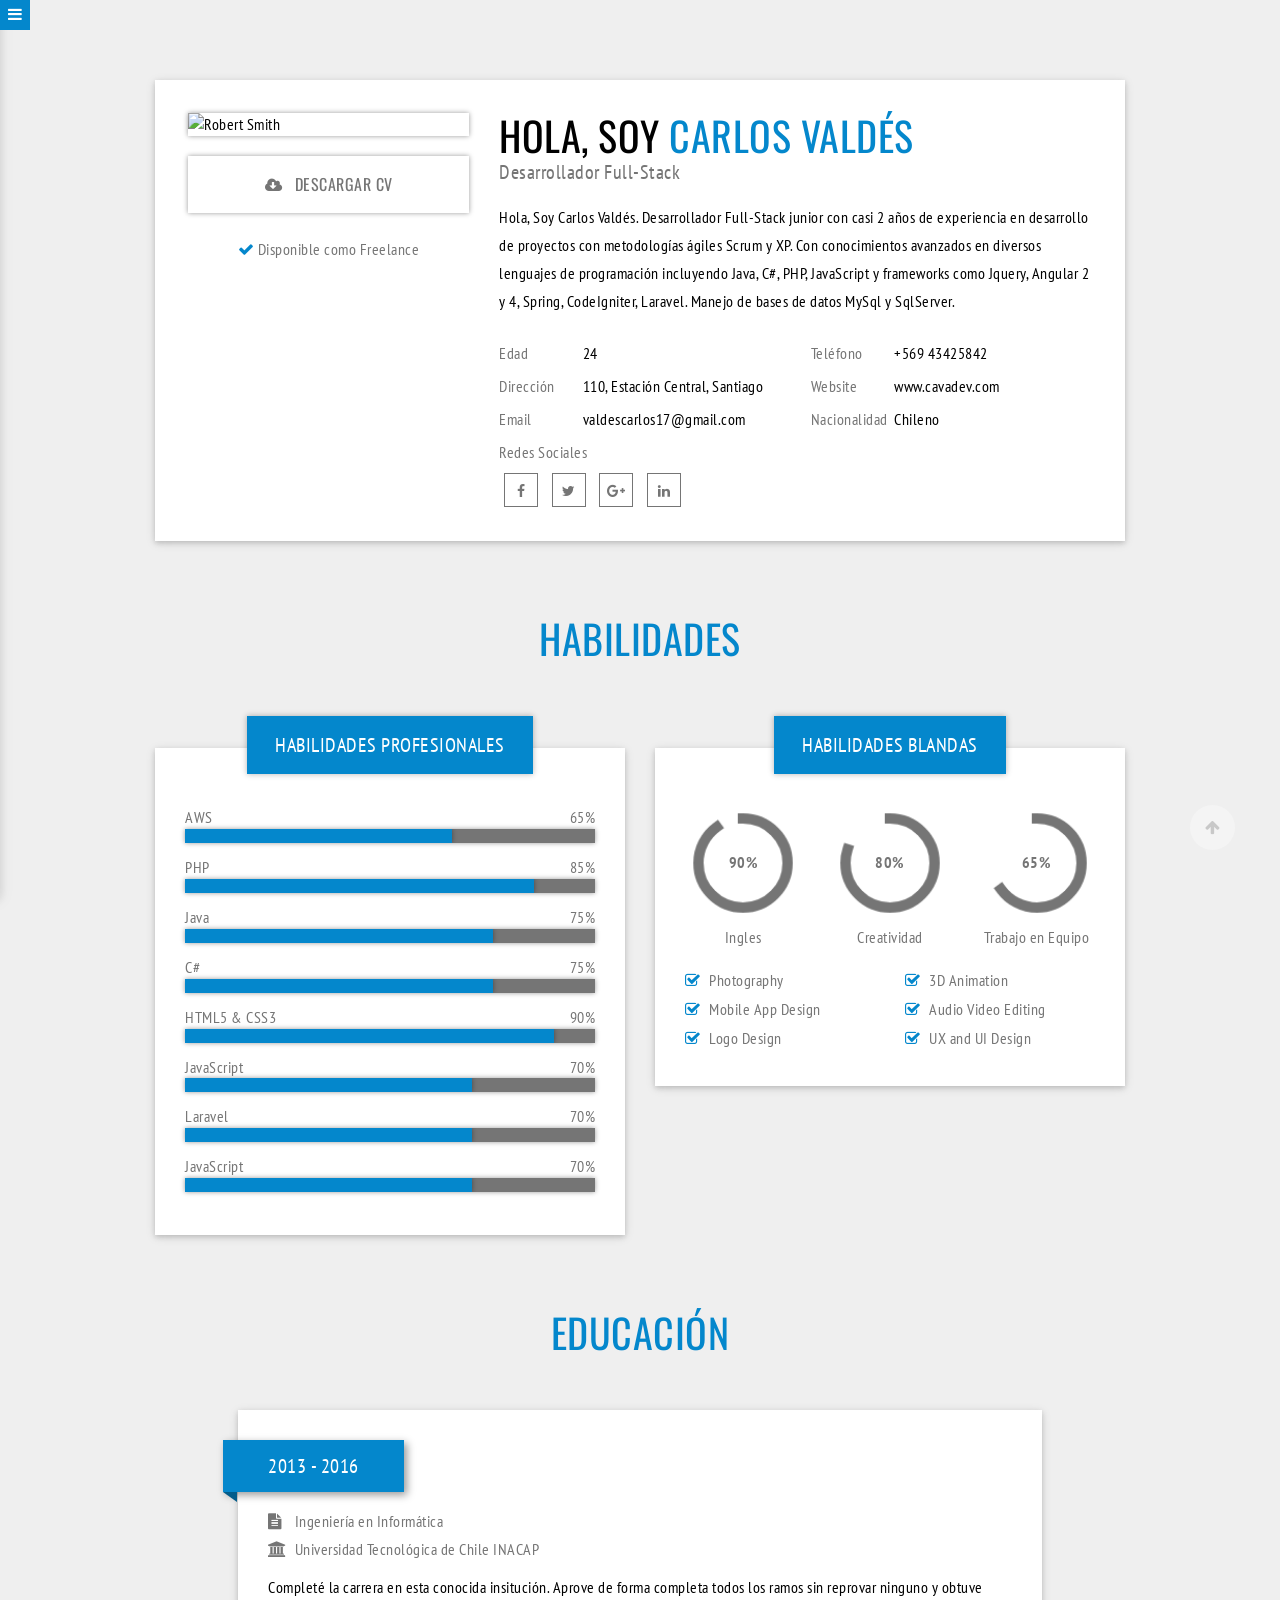
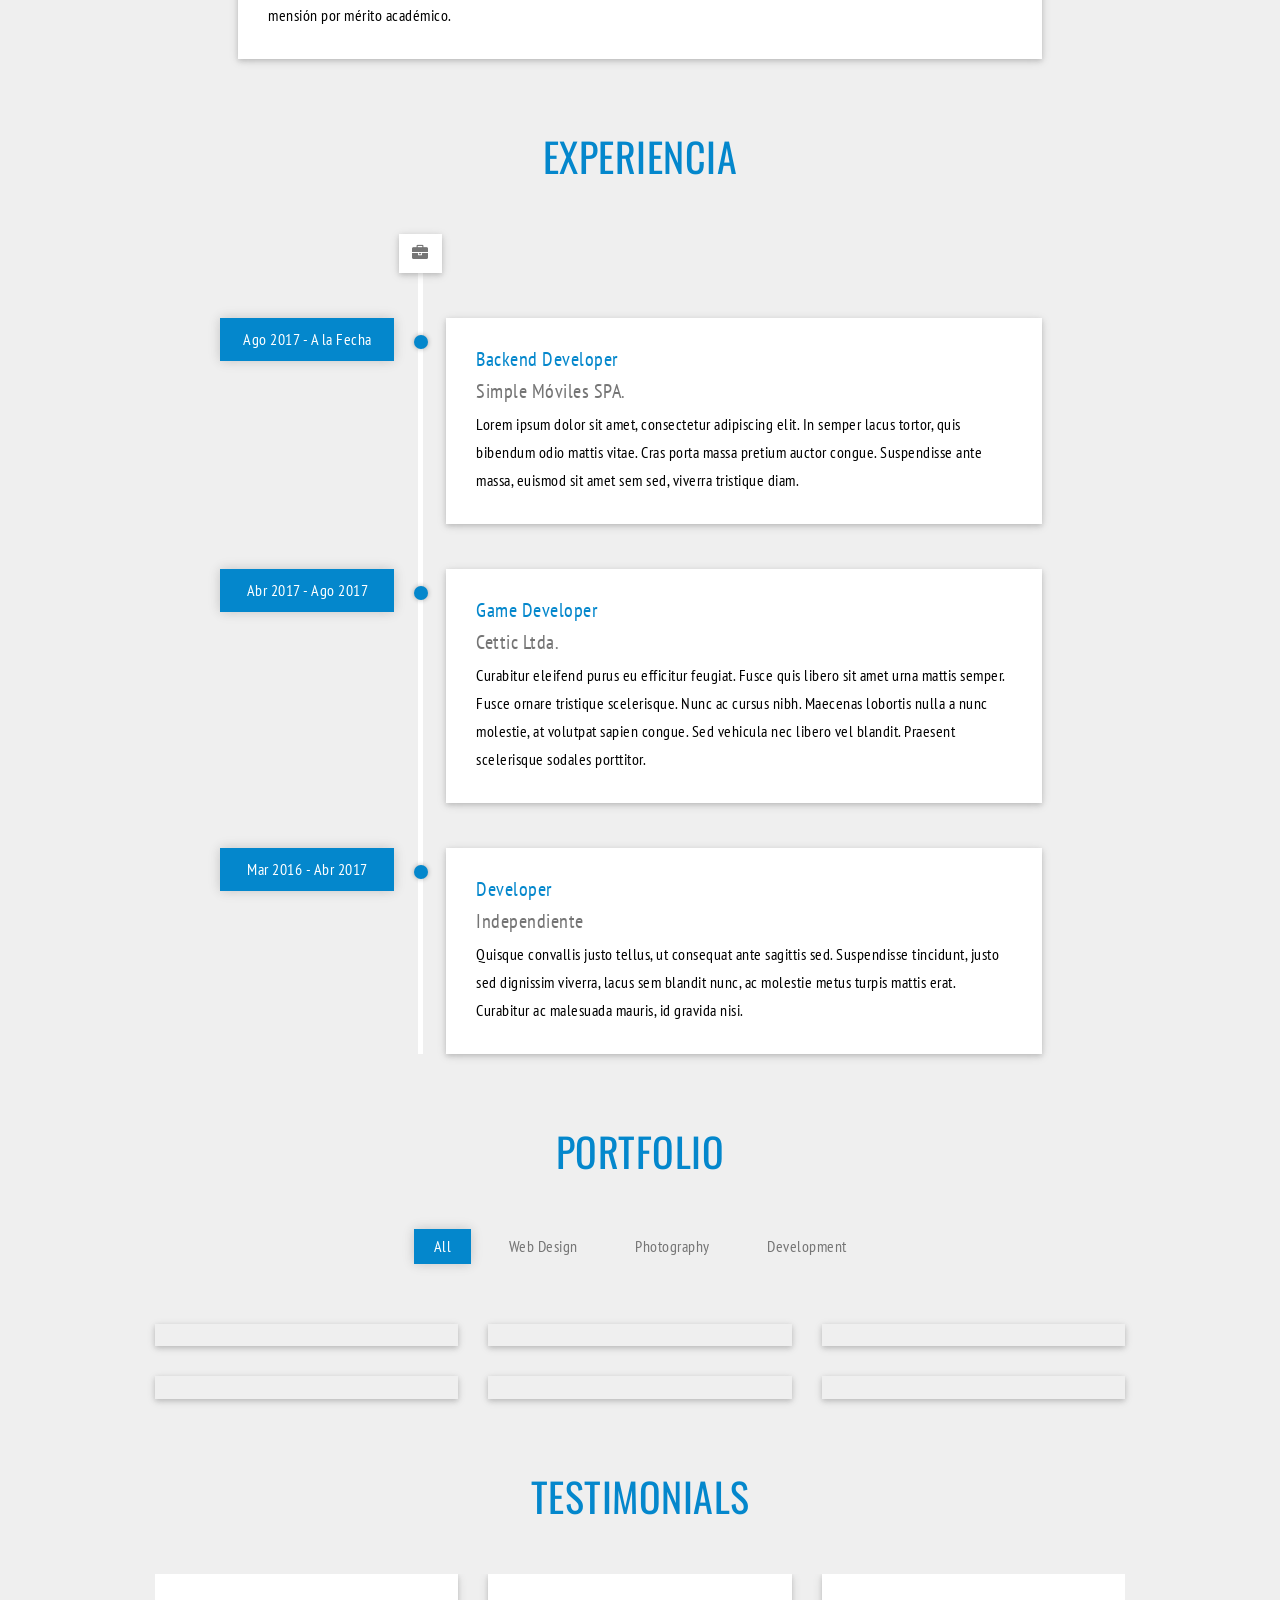
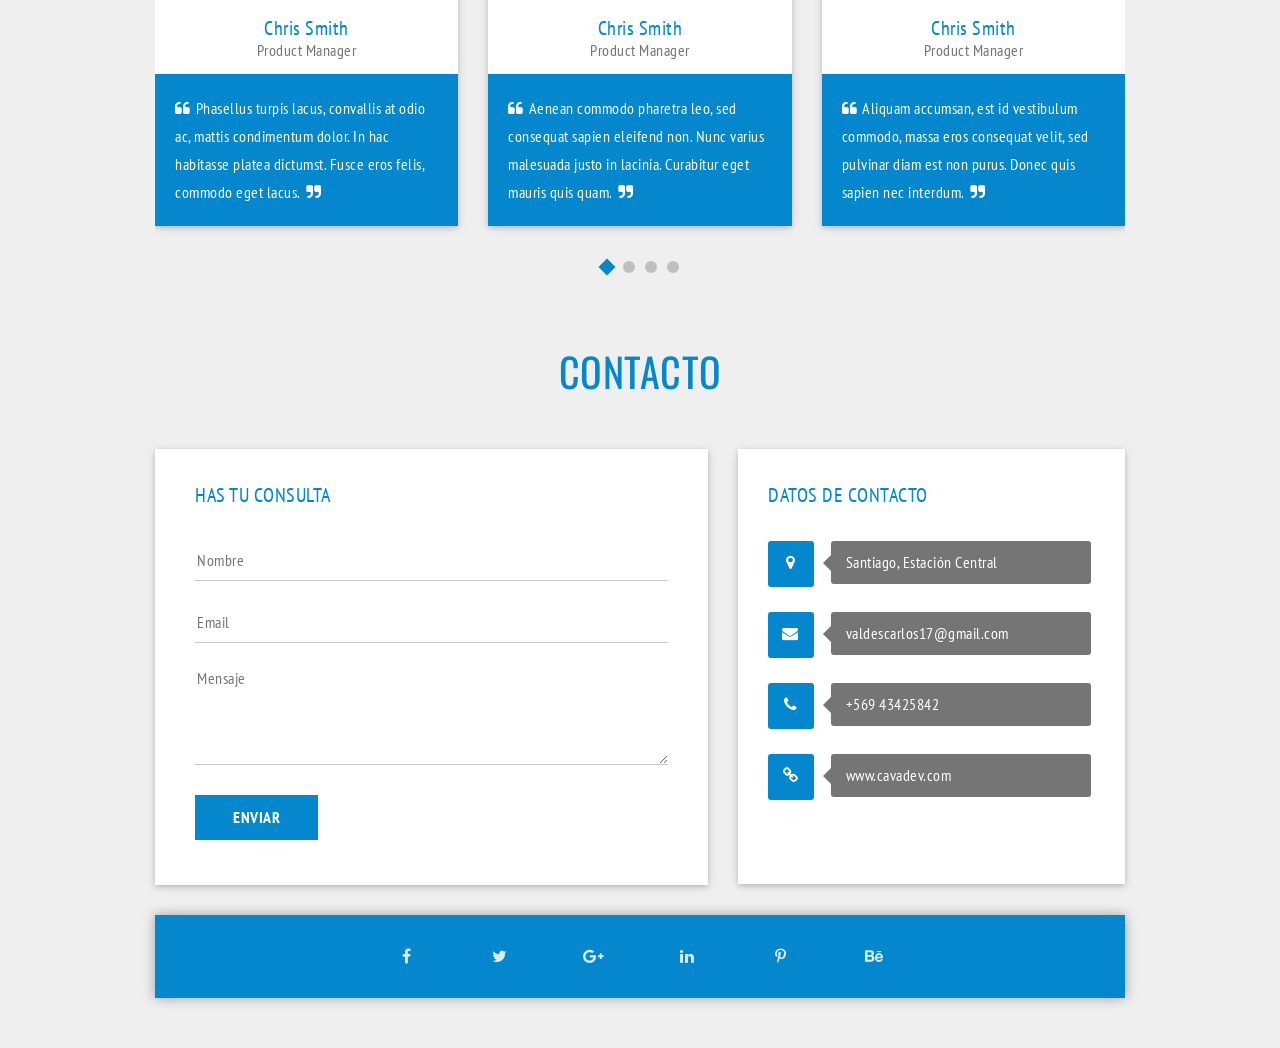
==== commit 0522ddfb: "informacion de habilidades y de contacto" ====
--- a/index.html
+++ b/index.html
@@ -86,16 +86,20 @@
 								</a>
 								<div class="available">
 									<i class="fa fa-check" aria-hidden="true"></i>
-									<span class="text-available">Disponible como Freelace</span>
+									<span class="text-available">Disponible como Freelance</span>
 								</div>
 							</div>
 							<div class="col-sm-8">
 								<div class="info-profile">
 									<h2><span>HOLA, SOY</span> CARLOS VALDÉS</h2>
 									<h3>Desarrollador Full-Stack</h3>
-									<p>Hello! I’m Robert Smith. Web Developer with over 8 years of experience.
-									Experienced with all stages of the development cycle for dynamic web projects.
-									Having an in-depth knowledge including advanced HTML5, CSS3, JavaScript, jQuery, Angular JS. Strong background in management and leadership.</p>
+									<p>
+										Hola, Soy Carlos Valdés. Desarrollador Full-Stack junior con casi 2 años de experiencia 
+										en desarrollo de proyectos con metodologías ágiles Scrum y XP.
+										Con conocimientos avanzados en diversos lenguajes de programación
+										incluyendo Java, C#, PHP, JavaScript y frameworks como Jquery, Angular 2 y 4, Spring, CodeIgniter, Laravel.
+										Manejo de bases de datos MySql y SqlServer.
+									</p>
 									<div class="row">
 										<div class="col-sm-6">
 											<ul class="ul-info">
@@ -158,19 +162,31 @@
 						<h2 class="h2-section">HABILIDADES</h2>
 					</div>
 					<div class="row">
-						<div class="col-md-5">
+						<div class="col-md-6">
 							<div class="professional-skills">
 								<div class="title-skills">
 									<h3>HABILIDADES PROFESIONALES</h3>
-								</div>
+								</div>	
 								<!-- single skill -->
 								<div class="skill">
 									<div class="title-progress">
-										<span class="skill-name">HTML & CSS</span>
-										<span class="skill-value">90%</span>
+										<span class="skill-name">AWS</span>
+										<span class="skill-value">65%</span>
 									</div>
 									<div class="progress">
-									 	<div class="progress-bar progress1" role="progressbar" aria-valuenow="60" aria-valuemin="0" aria-valuemax="100" style="width: 90%;">
+									 	<div class="progress-bar progress3" role="progressbar" aria-valuenow="60" aria-valuemin="0" aria-valuemax="100" style="width: 65%;">
+									    </div>
+									</div>
+								</div>
+								<!-- / single skill -->							
+								<!-- single skill -->
+								<div class="skill">
+									<div class="title-progress">
+										<span class="skill-name">PHP</span>
+										<span class="skill-value">85%</span>
+									</div>
+									<div class="progress">
+									 	<div class="progress-bar progress3" role="progressbar" aria-valuenow="60" aria-valuemin="0" aria-valuemax="100" style="width: 85%;">
 									    </div>
 									</div>
 								</div>
@@ -178,11 +194,35 @@
 								<!-- single skill -->
 								<div class="skill">
 									<div class="title-progress">
-										<span class="skill-name">WordPress</span>
+										<span class="skill-name">Java</span>
 										<span class="skill-value">75%</span>
 									</div>
 									<div class="progress">
-									 	<div class="progress-bar progress2" role="progressbar" aria-valuenow="60" aria-valuemin="0" aria-valuemax="100" style="width: 75%;">
+									 	<div class="progress-bar progress4" role="progressbar" aria-valuenow="60" aria-valuemin="0" aria-valuemax="100" style="width: 75%;">
+									    </div>
+									</div>
+								</div>
+								<!-- / single skill -->
+								<!-- single skill -->
+								<div class="skill">
+									<div class="title-progress">
+										<span class="skill-name">C#</span>
+										<span class="skill-value">75%</span>
+									</div>
+									<div class="progress">
+									 	<div class="progress-bar progress5" role="progressbar" aria-valuenow="60" aria-valuemin="0" aria-valuemax="100" style="width: 75%;">
+									    </div>
+									</div>
+								</div>
+								<!-- / single skill -->
+								<!-- single skill -->
+								<div class="skill">
+									<div class="title-progress">
+										<span class="skill-name">HTML5 & CSS3</span>
+										<span class="skill-value">90%</span>
+									</div>
+									<div class="progress">
+									 	<div class="progress-bar progress1" role="progressbar" aria-valuenow="60" aria-valuemin="0" aria-valuemax="100" style="width: 90%;">
 									    </div>
 									</div>
 								</div>
@@ -191,10 +231,10 @@
 								<div class="skill">
 									<div class="title-progress">
 										<span class="skill-name">JavaScript</span>
-										<span class="skill-value">85%</span>
+										<span class="skill-value">70%</span>
 									</div>
 									<div class="progress">
-									 	<div class="progress-bar progress3" role="progressbar" aria-valuenow="60" aria-valuemin="0" aria-valuemax="100" style="width: 85%;">
+									 	<div class="progress-bar progress2" role="progressbar" aria-valuenow="60" aria-valuemin="0" aria-valuemax="100" style="width: 70%;">
 									    </div>
 									</div>
 								</div>
@@ -206,7 +246,7 @@
 										<span class="skill-value">70%</span>
 									</div>
 									<div class="progress">
-									 	<div class="progress-bar progress4" role="progressbar" aria-valuenow="60" aria-valuemin="0" aria-valuemax="100" style="width: 70%;">
+									 	<div class="progress-bar progress2" role="progressbar" aria-valuenow="60" aria-valuemin="0" aria-valuemax="100" style="width: 70%;">
 									    </div>
 									</div>
 								</div>
@@ -214,21 +254,21 @@
 								<!-- single skill -->
 								<div class="skill">
 									<div class="title-progress">
-										<span class="skill-name">Photoshop</span>
-										<span class="skill-value">65%</span>
+										<span class="skill-name">JavaScript</span>
+										<span class="skill-value">70%</span>
 									</div>
 									<div class="progress">
-									 	<div class="progress-bar progress5" role="progressbar" aria-valuenow="60" aria-valuemin="0" aria-valuemax="100" style="width: 65%;">
+									 	<div class="progress-bar progress2" role="progressbar" aria-valuenow="60" aria-valuemin="0" aria-valuemax="100" style="width: 70%;">
 									    </div>
 									</div>
 								</div>
 								<!-- / single skill -->
 							</div>
 						</div>
-						<div class="col-md-7">
+						<div class="col-md-6">
 							<div class="additional-skills">
 								<div class="title-skills">
-									<h3>ADDITIONAL SKILLS</h3>
+									<h3>HABILIDADES BLANDAS</h3>
 								</div>
 								<div class="circle-progress">
 									<div class="row">
@@ -242,7 +282,7 @@
 													<!-- canvas -->
 												</div>
 												<div class="name-circle">
-													<span>English</span>
+													<span>Ingles</span>
 												</div>
 											</div>
 										</div>
@@ -257,7 +297,7 @@
 													<!-- canvas -->
 												</div>
 												<div class="name-circle">
-													<span>Creativity</span>
+													<span>Creatividad</span>
 												</div>
 											</div>
 										</div>
@@ -272,7 +312,7 @@
 													<!-- canvas -->
 												</div>
 												<div class="name-circle">
-													<span>Teamwork</span>
+													<span>Trabajo en Equipo</span>
 												</div>
 											</div>
 										</div>
@@ -853,17 +893,17 @@
 				<!-- #CONTACT_US# -->
 				<section id="contact-us" class="section section-contact-us wow fadeInUp" data-wow-offset="40">
 					<div class="header-section">
-						<h2 class="h2-section">CONTACT US</h2>
+						<h2 class="h2-section">CONTACTO</h2>
 					</div>
 					<div class="row">
 						<div class="col-sm-7">
 							<div class="form-content">
-								<h3>LET'S HAVE A FUN</h3>
+								<h3>HAS TU CONSULTA</h3>
 								<form id="contactForm" data-toggle="validator">
-									<input type="text" id="name" placeholder="Name" required>
+									<input type="text" id="name" placeholder="Nombre" required>
 									<input type="email" id="email" placeholder="Email" required>
-									<textarea id="message" placeholder="Message" required></textarea>
-									<input type="submit" id="form-submit" value="SEND">
+									<textarea id="message" placeholder="Mensaje" required></textarea>
+									<input type="submit" id="form-submit" value="ENVIAR">
 									<div id="msgSubmit" class="h3 text-center hidden"></div>
             						<div class="clearfix"></div>
 								</form>
@@ -871,22 +911,22 @@
 						</div>
 						<div class="col-sm-5">
 							<div class="info-content">
-								<h3>KEEP IN TOUCHE</h3>
+								<h3>DATOS DE CONTACTO</h3>
 								<div class="address">
 									<span class="info-icon"><i class="fa fa-map-marker"></i></span>
-									<span class="info-text">6235, London, Earth, BE 45</span>
+									<span class="info-text">Santiago, Estación Central</span>
 								</div>
 								<div class="email">
 									<span class="info-icon"><i class="fa fa-envelope"></i></span>
-									<span class="info-text">robertsmith@gmail.com</span>
+									<span class="info-text">valdescarlos17@gmail.com</span>
 								</div>
 								<div class="telephone">
 									<span class="info-icon"><i class="fa fa-phone"></i></span>
-									<span class="info-text">+123 456 789 012</span>
+									<span class="info-text">+569 43425842</span>
 								</div>
 								<div class="website">
 									<span class="info-icon"><i class="fa fa-link"></i></span>
-									<span class="info-text">www.robertsmith.com</span>
+									<span class="info-text">www.cavadev.com</span>
 								</div>
 							</div>
 						</div>
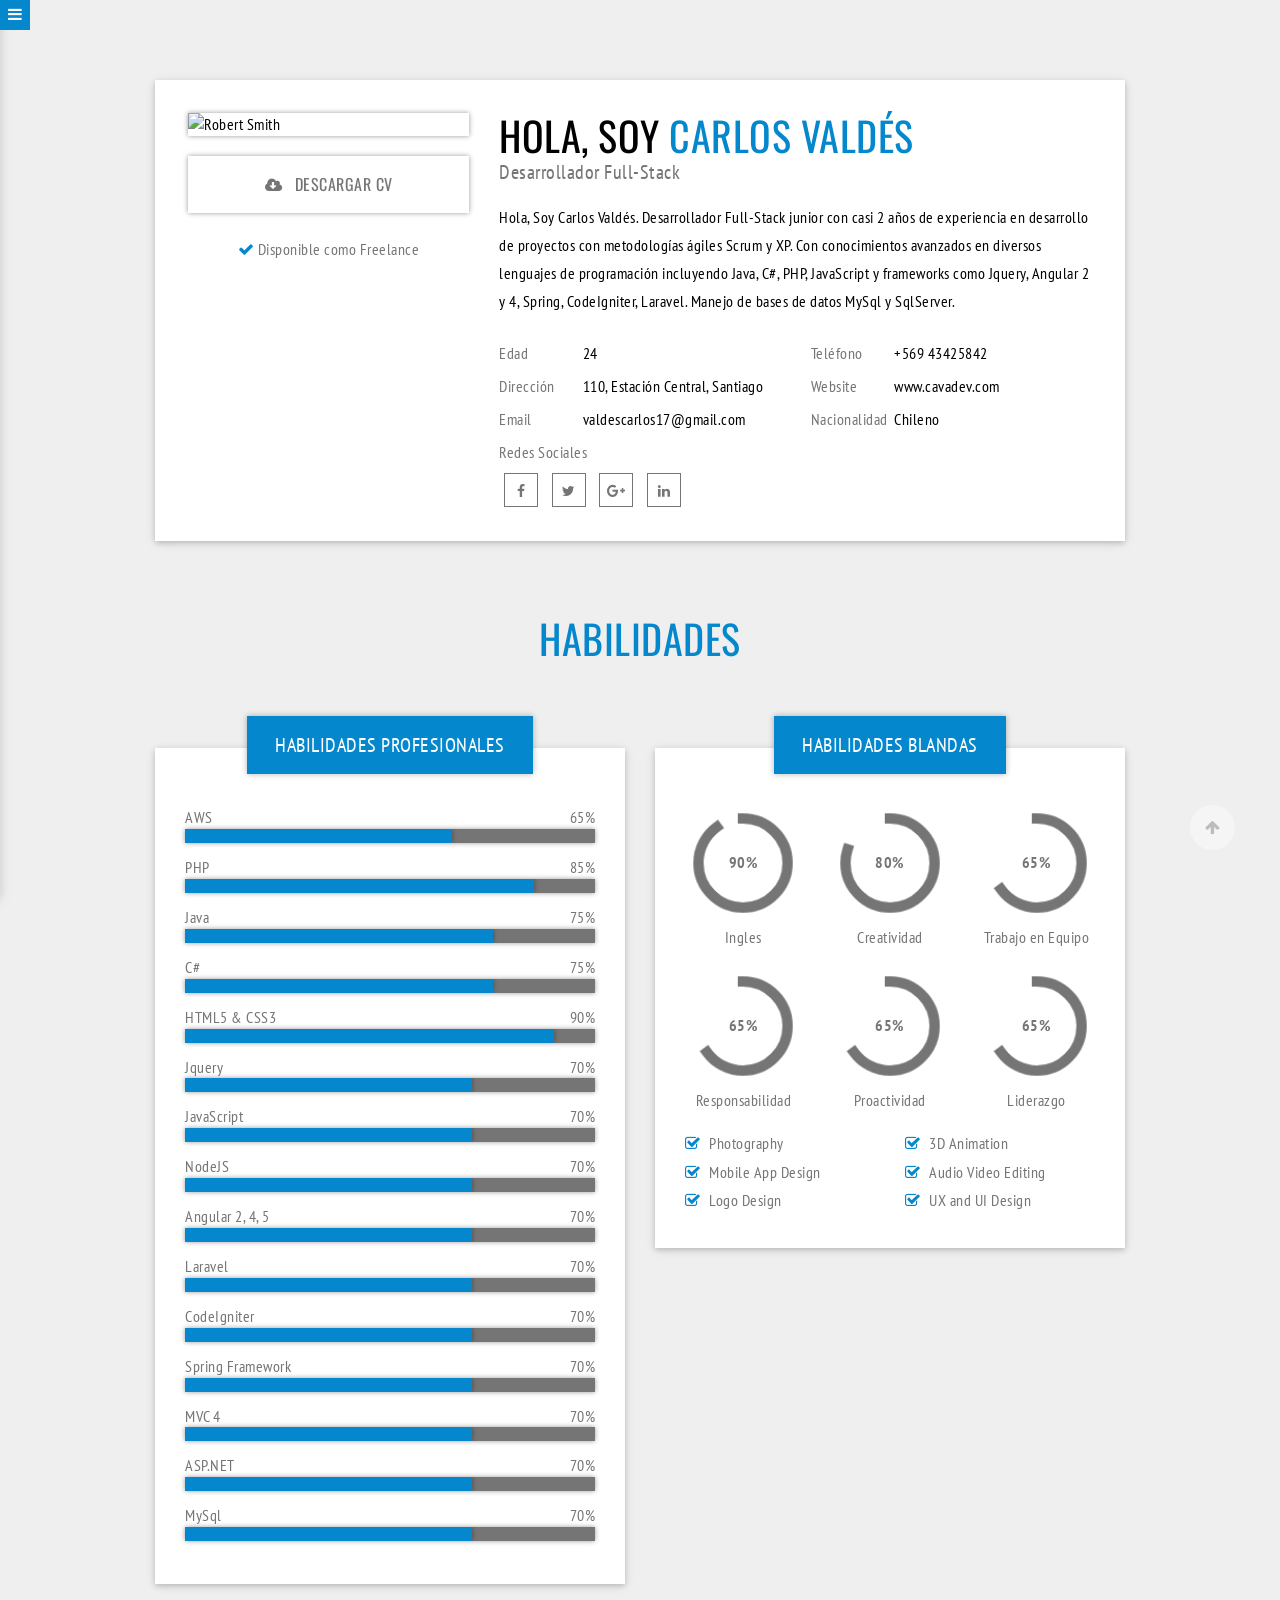
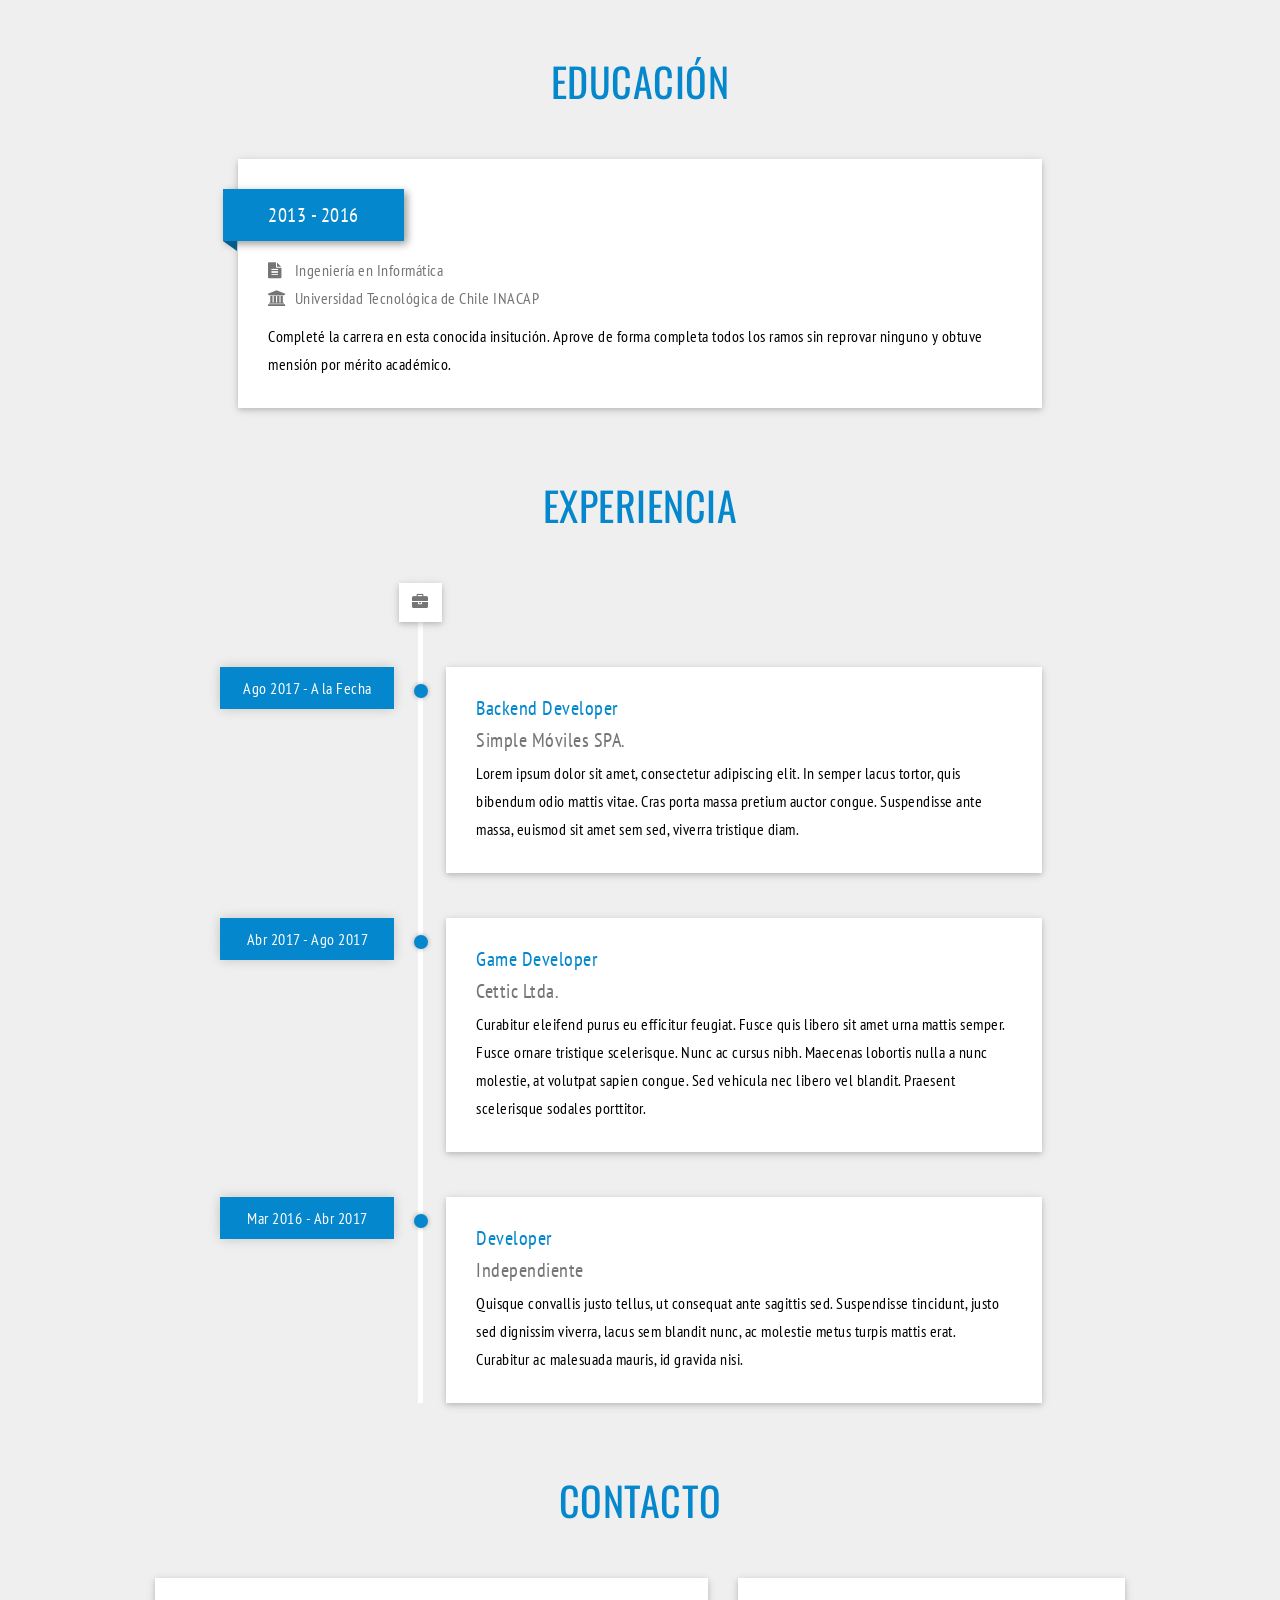
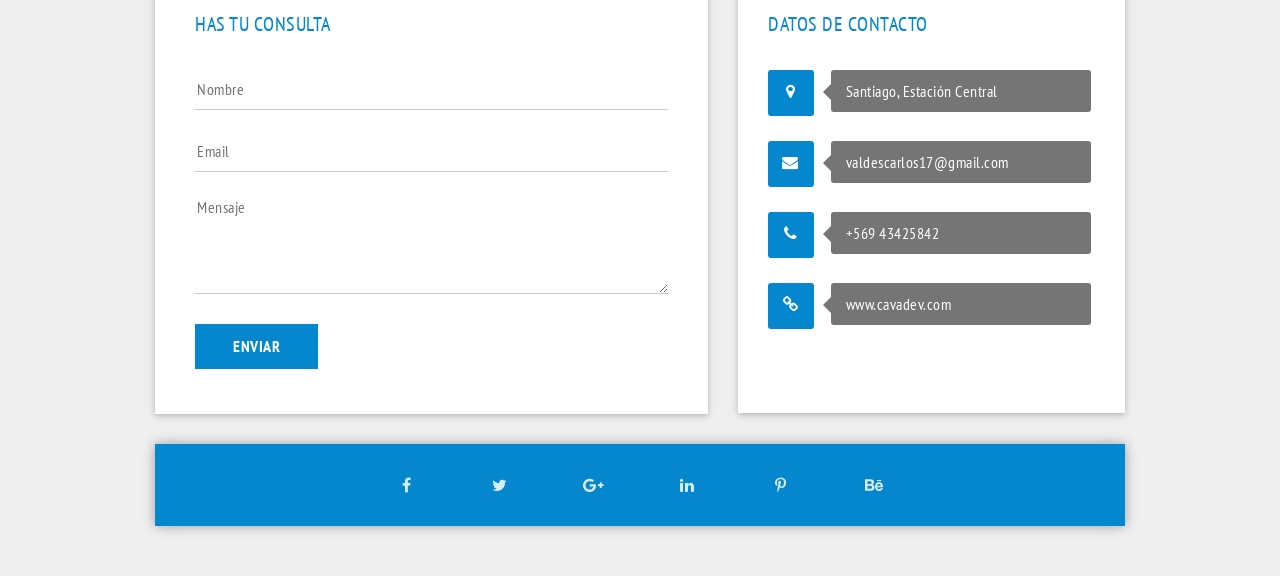
==== commit 78942d29: "habilidades nuevas y ajuste en el sidenavbar" ====
--- a/index.html
+++ b/index.html
@@ -52,8 +52,8 @@
 						<li><a href="#" data-value="skills">HABILIDADES</a></li>
 						<li><a href="#" data-value="education">EDUCACIÓN</a></li>
 						<li><a href="#" data-value="experience">EXPERIENCIA</a></li>
-						<li><a href="#" data-value="portfolio">PORTFOLIO</a></li>
-						<li><a href="#" data-value="testimonials">TESTIMONIOS</a></li>
+						<!-- <li><a href="#" data-value="portfolio">PORTFOLIO</a></li> -->
+						<!-- <li><a href="#" data-value="testimonials">TESTIMONIOS</a></li> -->
 						<li><a href="#" data-value="contact-us">CONTACTO</a></li>
 						<!-- <li><a href="#" data-value="interests">INTERESTS</a></li> -->
 						<!-- <li><a href="#" data-value="pricing">PRICING</a></li> -->
@@ -230,6 +230,18 @@
 								<!-- single skill -->
 								<div class="skill">
 									<div class="title-progress">
+										<span class="skill-name">Jquery</span>
+										<span class="skill-value">70%</span>
+									</div>
+									<div class="progress">
+									 	<div class="progress-bar progress2" role="progressbar" aria-valuenow="60" aria-valuemin="0" aria-valuemax="100" style="width: 70%;">
+									    </div>
+									</div>
+								</div>
+								<!-- / single skill -->
+								<!-- single skill -->
+								<div class="skill">
+									<div class="title-progress">
 										<span class="skill-name">JavaScript</span>
 										<span class="skill-value">70%</span>
 									</div>
@@ -242,6 +254,30 @@
 								<!-- single skill -->
 								<div class="skill">
 									<div class="title-progress">
+										<span class="skill-name">NodeJS</span>
+										<span class="skill-value">70%</span>
+									</div>
+									<div class="progress">
+									 	<div class="progress-bar progress2" role="progressbar" aria-valuenow="60" aria-valuemin="0" aria-valuemax="100" style="width: 70%;">
+									    </div>
+									</div>
+								</div>
+								<!-- / single skill -->
+								<!-- single skill -->
+								<div class="skill">
+									<div class="title-progress">
+										<span class="skill-name">Angular 2, 4, 5</span>
+										<span class="skill-value">70%</span>
+									</div>
+									<div class="progress">
+									 	<div class="progress-bar progress2" role="progressbar" aria-valuenow="60" aria-valuemin="0" aria-valuemax="100" style="width: 70%;">
+									    </div>
+									</div>
+								</div>
+								<!-- / single skill -->
+								<!-- single skill -->
+								<div class="skill">
+									<div class="title-progress">
 										<span class="skill-name">Laravel</span>
 										<span class="skill-value">70%</span>
 									</div>
@@ -254,7 +290,55 @@
 								<!-- single skill -->
 								<div class="skill">
 									<div class="title-progress">
-										<span class="skill-name">JavaScript</span>
+										<span class="skill-name">CodeIgniter</span>
+										<span class="skill-value">70%</span>
+									</div>
+									<div class="progress">
+									 	<div class="progress-bar progress2" role="progressbar" aria-valuenow="60" aria-valuemin="0" aria-valuemax="100" style="width: 70%;">
+									    </div>
+									</div>
+								</div>
+								<!-- / single skill -->
+								<!-- single skill -->
+								<div class="skill">
+									<div class="title-progress">
+										<span class="skill-name">Spring Framework</span>
+										<span class="skill-value">70%</span>
+									</div>
+									<div class="progress">
+									 	<div class="progress-bar progress2" role="progressbar" aria-valuenow="60" aria-valuemin="0" aria-valuemax="100" style="width: 70%;">
+									    </div>
+									</div>
+								</div>
+								<!-- / single skill -->
+								<!-- single skill -->
+								<div class="skill">
+									<div class="title-progress">
+										<span class="skill-name">MVC 4</span>
+										<span class="skill-value">70%</span>
+									</div>
+									<div class="progress">
+									 	<div class="progress-bar progress2" role="progressbar" aria-valuenow="60" aria-valuemin="0" aria-valuemax="100" style="width: 70%;">
+									    </div>
+									</div>
+								</div>
+								<!-- / single skill -->
+								<!-- single skill -->
+								<div class="skill">
+									<div class="title-progress">
+										<span class="skill-name">ASP.NET</span>
+										<span class="skill-value">70%</span>
+									</div>
+									<div class="progress">
+									 	<div class="progress-bar progress2" role="progressbar" aria-valuenow="60" aria-valuemin="0" aria-valuemax="100" style="width: 70%;">
+									    </div>
+									</div>
+								</div>
+								<!-- / single skill -->
+								<!-- single skill -->
+								<div class="skill">
+									<div class="title-progress">
+										<span class="skill-name">MySql</span>
 										<span class="skill-value">70%</span>
 									</div>
 									<div class="progress">
@@ -313,6 +397,51 @@
 												</div>
 												<div class="name-circle">
 													<span>Trabajo en Equipo</span>
+												</div>
+											</div>
+										</div>
+										<!-- / single circle skill -->
+										<!-- single circle skill -->
+										<div class="col-sm-4">
+											<div class="circle">
+												<div class="chart-percentage">
+													<span>65%</span>
+												</div>
+												<div class="chart" data-percent="65">
+													<!-- canvas -->
+												</div>
+												<div class="name-circle">
+													<span>Responsabilidad</span>
+												</div>
+											</div>
+										</div>
+										<!-- / single circle skill -->
+										<!-- single circle skill -->
+										<div class="col-sm-4">
+											<div class="circle">
+												<div class="chart-percentage">
+													<span>65%</span>
+												</div>
+												<div class="chart" data-percent="65">
+													<!-- canvas -->
+												</div>
+												<div class="name-circle">
+													<span>Proactividad</span>
+												</div>
+											</div>
+										</div>
+										<!-- / single circle skill -->
+										<!-- single circle skill -->
+										<div class="col-sm-4">
+											<div class="circle">
+												<div class="chart-percentage">
+													<span>65%</span>
+												</div>
+												<div class="chart" data-percent="65">
+													<!-- canvas -->
+												</div>
+												<div class="name-circle">
+													<span>Liderazgo</span>
 												</div>
 											</div>
 										</div>
@@ -467,7 +596,7 @@
 					</div>
 				</section>
 				<!-- #PORTFOLIO# -->
-				<section id="portfolio" class="section section-portfolio wow fadeInUp" data-wow-offset="40">
+				<!-- <section id="portfolio" class="section section-portfolio wow fadeInUp" data-wow-offset="40">
 					<div class="header-section">
 						<h2 class="h2-section">PORTFOLIO</h2>
 					</div>
@@ -480,7 +609,6 @@
 						</ul>
 					</div>
 					<div class="row">
-						<!-- single work -->
 						<div class="col-sm-4">
 							<div class="item-portfolio term3">
 								<div class="item-overlay">
@@ -497,8 +625,6 @@
 								<img src="http://placehold.it/303x303" alt="">
 							</div>
 						</div>
-						<!-- / single work -->
-						<!-- single work -->
 						<div class="col-sm-4">
 							<div class="item-portfolio term1">
 								<div class="item-overlay">
@@ -515,8 +641,6 @@
 								<img src="http://placehold.it/303x303" alt="">
 							</div>
 						</div>
-						<!-- / single work -->
-						<!-- single work -->
 						<div class="col-sm-4">
 							<div class="item-portfolio term2">
 								<div class="item-overlay">
@@ -533,9 +657,7 @@
 								<img src="http://placehold.it/303x303" alt="">
 							</div>
 						</div>
-						<!-- / single work -->
 						<div class="clearfix"></div>
-						<!-- single work -->
 						<div class="col-sm-4">
 							<div class="item-portfolio term2">
 								<div class="item-overlay">
@@ -552,8 +674,6 @@
 								<img src="http://placehold.it/303x303" alt="">
 							</div>
 						</div>
-						<!-- / single work -->
-						<!-- single work -->
 						<div class="col-sm-4">
 							<div class="item-portfolio term1">
 								<div class="item-overlay">
@@ -570,8 +690,6 @@
 								<img src="http://placehold.it/303x303" alt="">
 							</div>
 						</div>
-						<!-- / single work -->
-						<!-- single work -->
 						<div class="col-sm-4">
 							<div class="item-portfolio term3">
 								<div class="item-overlay">
@@ -588,10 +706,9 @@
 								<img src="http://placehold.it/303x303" alt="">
 							</div>
 						</div>
-						<!-- / single work -->
 						<div class="clearfix"></div>
 					</div>
-				</section>
+				</section> -->
 				<!-- #PRICING# -->
 				<!-- <section id="pricing" class="section section-pricing wow fadeInUp" data-wow-offset="40">
 					<div class="header-section">
@@ -701,14 +818,13 @@
 					</div>
 				</section> -->
 				<!-- #TESTIMONIALS# -->
-				<section id="testimonials" class="section section-testimonials wow fadeInUp" data-wow-offset="40">
+				<!-- <section id="testimonials" class="section section-testimonials wow fadeInUp" data-wow-offset="40">
 					<div class="header-section">
 						<h2 class="h2-section">TESTIMONIALS</h2>
 					</div>
 				    <div class="swiper-container">
 				        <div class="swiper-wrapper">
-				        	<!-- single testimonial -->
-				            <div class="swiper-slide">
+				        	<div class="swiper-slide">
 				            	<div class="personal-info">
 				            		<img src="http://placehold.it/103x105" alt="">
 				            		<h3>Chris Smith</h3>
@@ -718,8 +834,6 @@
 				            	<p><i class="fa fa-quote-left"></i>Phasellus turpis lacus, convallis at odio ac, mattis condimentum dolor. In hac habitasse platea dictumst. Fusce eros felis, commodo eget lacus.<i class="fa fa-quote-right"></i></p>
 				            	</div>
 				            </div>
-				            <!-- / single testimonial -->
-				            <!-- single testimonial -->
 				            <div class="swiper-slide">
 				            	<div class="personal-info">
 				            		<img src="http://placehold.it/103x105" alt="">
@@ -730,8 +844,6 @@
 				            	<p><i class="fa fa-quote-left"></i>Aenean commodo pharetra leo, sed consequat sapien eleifend non. Nunc varius malesuada justo in lacinia. Curabitur eget mauris quis quam.<i class="fa fa-quote-right"></i></p>
 				            	</div>
 				            </div>
-				            <!-- / single testimonial -->
-				            <!-- single testimonial -->
 				            <div class="swiper-slide">
 				            	<div class="personal-info">
 				            		<img src="http://placehold.it/103x105" alt="">
@@ -742,8 +854,6 @@
 				            		<p><i class="fa fa-quote-left"></i>Aliquam accumsan, est id vestibulum commodo, massa eros consequat velit, sed pulvinar diam est non purus. Donec quis sapien nec interdum.<i class="fa fa-quote-right"></i></p>
 				            	</div>
 				            </div>
-				            <!-- / single testimonial -->
-				            <!-- single testimonial -->
 				            <div class="swiper-slide">
 				            	<div class="personal-info">
 				            		<img src="http://placehold.it/103x105" alt="">
@@ -754,8 +864,6 @@
 				            	<p><i class="fa fa-quote-left"></i>Morbi gravida lorem a odio tristique auctor. Praesent gravida ultricies nisi ut tempus. Quisque accumsan leo facilisis velit iaculis egestas.<i class="fa fa-quote-right"></i></p>
 				            	</div>
 				            </div>
-				            <!-- / single testimonial -->
-				            <!-- single testimonial -->
 				            <div class="swiper-slide">
 				            	<div class="personal-info">
 				            		<img src="http://placehold.it/103x105" alt="">
@@ -766,8 +874,6 @@
 				            	<p><i class="fa fa-quote-left"></i>Sed et maximus magna, et finibus tellus. Pellentesque eleifend tempus sodales. Nunc risus nisi, hendrerit nec dictum et, accumsan eget libero.<i class="fa fa-quote-right"></i></p>
 				            	</div>
 				            </div>
-				            <!-- / single testimonial -->
-				            <!-- single testimonial -->
 				            <div class="swiper-slide">
 				            	<div class="personal-info">
 				            		<img src="http://placehold.it/103x105" alt="">
@@ -778,14 +884,11 @@
 				            	<p><i class="fa fa-quote-left"></i>Pellentesque in elit sed magna imperdiet finibus sed sed erat. Curabitur laoreet feugiat ligula, quis feugiat nibh rhoncus et. Nam id leo.<i class="fa fa-quote-right"></i></p>
 				            	</div>
 				            </div>
-				            <!-- / single testimonial -->
 				        </div>
-				        <!-- Add Pagination -->
 				        <div class="swiper-pagination">
-				        	<!-- span -->
 				        </div>
 				    </div>
-				</section>
+				</section> -->
 				<!-- #INTERESTS# -->
 				<!-- <section id="interests" class="section section-interests wow fadeInUp" data-wow-offset="40">
 					<div class="header-section">
